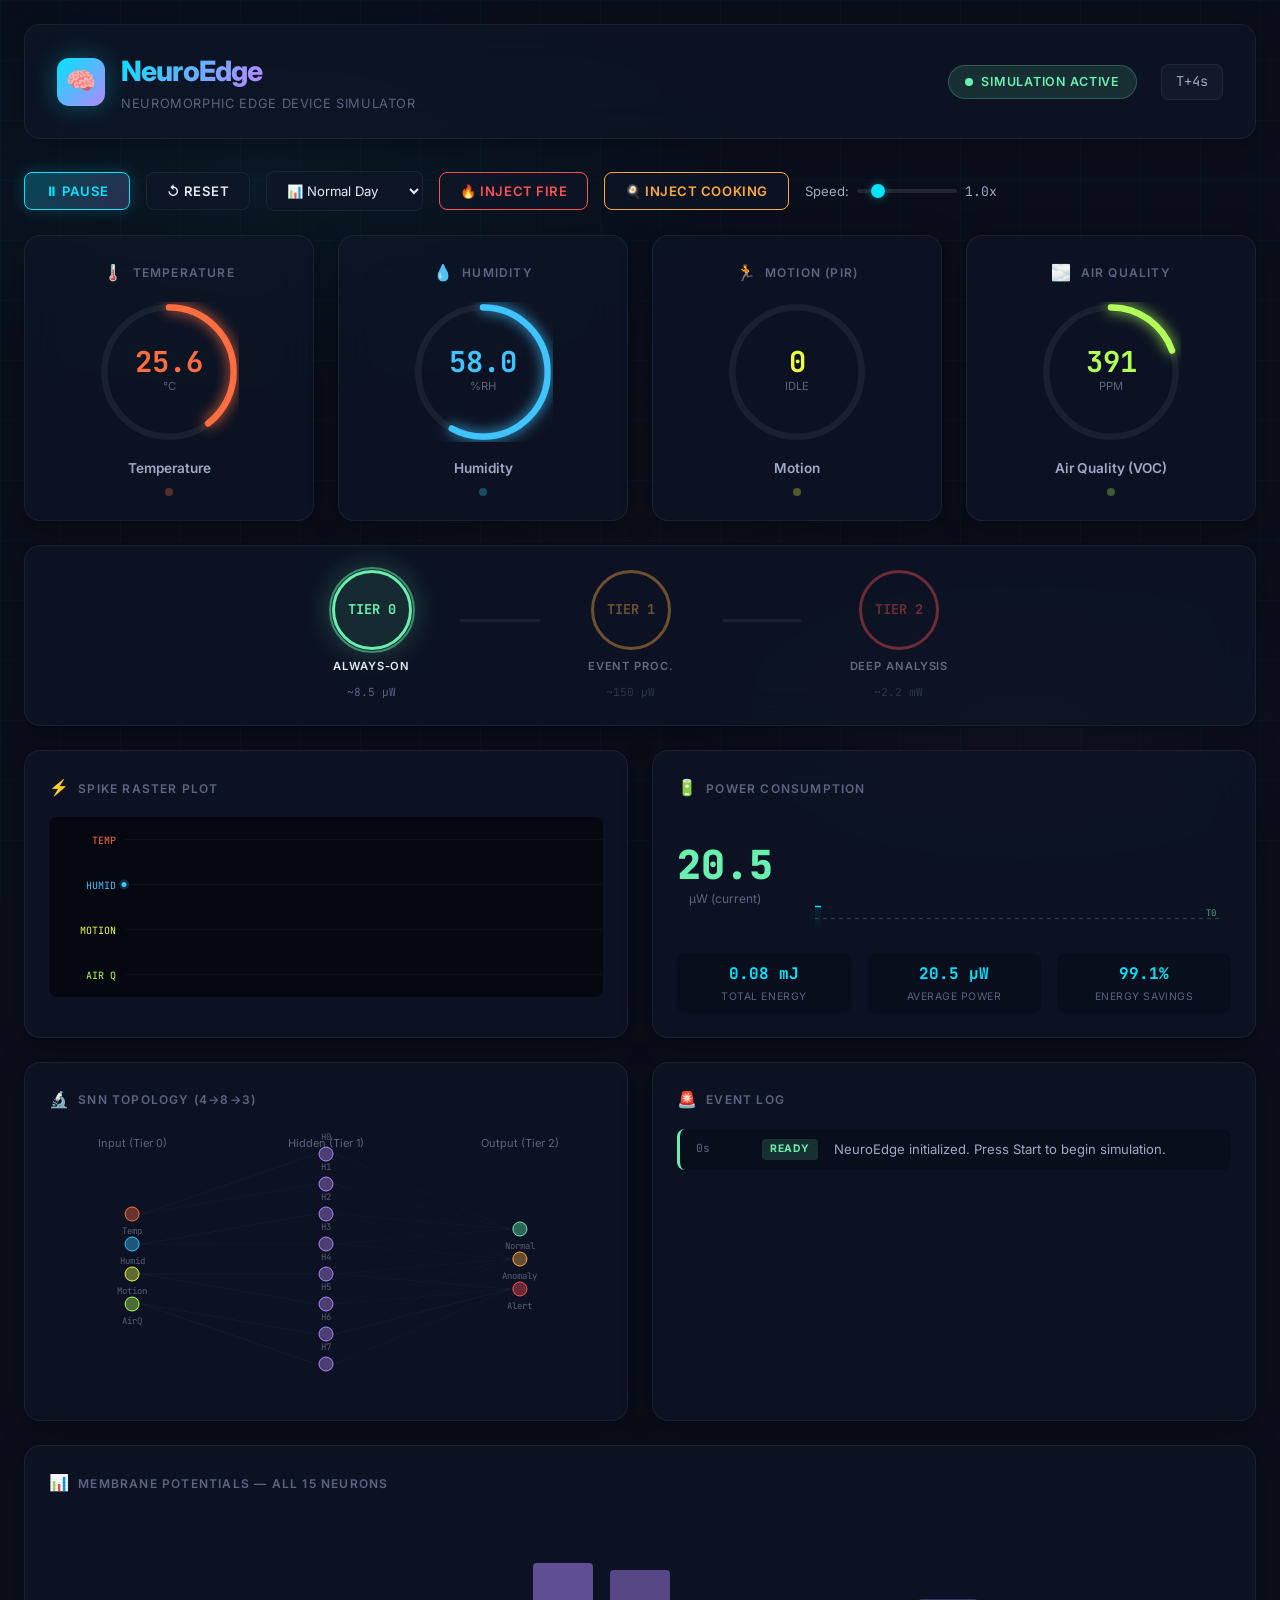
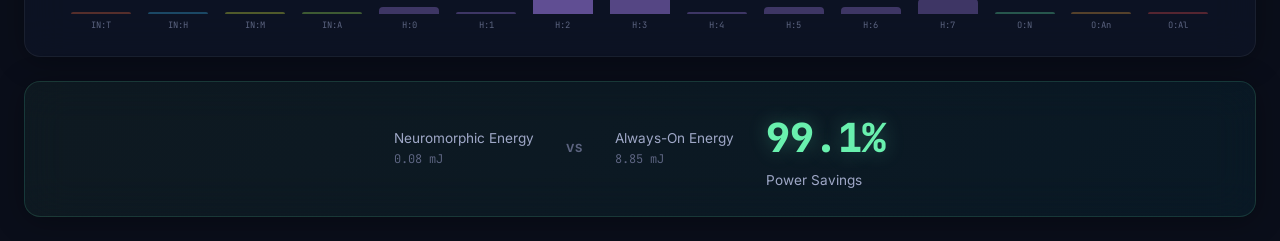
==== index.html @ cc6477ec "Files added" ====
<!DOCTYPE html>
<html lang="en">
<head>
  <meta charset="UTF-8">
  <meta name="viewport" content="width=device-width, initial-scale=1.0">
  <meta name="description" content="NeuroEdge — Neuromorphic Edge Device Simulator with Spiking Neural Networks, multi-sensor fusion, and microwatt power budgeting">
  <title>NeuroEdge — Neuromorphic Edge Device Dashboard</title>
  <link rel="stylesheet" href="styles.css">
  <link rel="icon" href="data:image/svg+xml,<svg xmlns='http://www.w3.org/2000/svg' viewBox='0 0 100 100'><text y='.9em' font-size='90'>🧠</text></svg>">
</head>
<body>
  <!-- Animated neural grid background -->
  <div class="neural-grid"></div>

  <div class="app-container">

    <!-- ═══════════ HEADER ═══════════ -->
    <header class="header" id="header">
      <div class="header-left">
        <div class="logo-icon">🧠</div>
        <div>
          <h1 class="header-title">NeuroEdge</h1>
          <p class="header-subtitle">Neuromorphic Edge Device Simulator</p>
        </div>
      </div>
      <div class="header-right">
        <div class="status-badge active">
          <span class="status-dot"></span>
          <span>Simulation Active</span>
        </div>
        <div class="sim-clock" id="simClock">T+0s</div>
      </div>
    </header>

    <!-- ═══════════ CONTROL BAR ═══════════ -->
    <div class="control-bar" id="controlBar">
      <button class="btn btn-primary" id="btnStartStop">▶ Start</button>
      <button class="btn" id="btnReset">↺ Reset</button>

      <select class="scenario-select" id="scenarioSelect">
        <option value="normal_day">📊 Normal Day</option>
        <option value="fire_alarm">🔥 Fire Alarm</option>
        <option value="cooking">🍳 Cooking</option>
        <option value="hvac_failure">❄️ HVAC Failure</option>
        <option value="storm">⛈️ Storm</option>
      </select>

      <button class="btn btn-danger" id="btnInjectFire">🔥 Inject Fire</button>
      <button class="btn btn-warning" id="btnInjectCooking">🍳 Inject Cooking</button>

      <div class="speed-control">
        <span>Speed:</span>
        <input type="range" class="speed-slider" id="speedSlider" min="0.2" max="5" step="0.1" value="1">
        <span id="speedValue" class="text-mono">1.0x</span>
      </div>
    </div>

    <!-- ═══════════ MAIN DASHBOARD GRID ═══════════ -->
    <div class="dashboard-grid">

      <!-- ─── Sensor Gauge: Temperature ─── -->
      <div class="card sensor-card temp" id="sensorTemp">
        <div class="card-title"><span class="icon">🌡️</span> Temperature</div>
        <div class="gauge-ring">
          <svg viewBox="0 0 130 130">
            <circle class="gauge-bg" cx="65" cy="65" r="60" />
            <circle class="gauge-fill" id="gauge-fill-temp" cx="65" cy="65" r="60"
              stroke-dasharray="376.99" stroke-dashoffset="376.99" />
          </svg>
          <div class="gauge-value">
            <span class="gauge-number" id="gauge-num-temp">25.0</span>
            <span class="gauge-unit" id="gauge-unit-temp">°C</span>
          </div>
        </div>
        <span class="sensor-label">Temperature</span>
        <div class="spike-indicator" id="spike-temp"></div>
      </div>

      <!-- ─── Sensor Gauge: Humidity ─── -->
      <div class="card sensor-card humidity" id="sensorHumidity">
        <div class="card-title"><span class="icon">💧</span> Humidity</div>
        <div class="gauge-ring">
          <svg viewBox="0 0 130 130">
            <circle class="gauge-bg" cx="65" cy="65" r="60" />
            <circle class="gauge-fill" id="gauge-fill-humidity" cx="65" cy="65" r="60"
              stroke-dasharray="376.99" stroke-dashoffset="376.99" />
          </svg>
          <div class="gauge-value">
            <span class="gauge-number" id="gauge-num-humidity">55.0</span>
            <span class="gauge-unit" id="gauge-unit-humidity">%RH</span>
          </div>
        </div>
        <span class="sensor-label">Humidity</span>
        <div class="spike-indicator" id="spike-humidity"></div>
      </div>

      <!-- ─── Sensor Gauge: Motion ─── -->
      <div class="card sensor-card motion" id="sensorMotion">
        <div class="card-title"><span class="icon">🏃</span> Motion (PIR)</div>
        <div class="gauge-ring">
          <svg viewBox="0 0 130 130">
            <circle class="gauge-bg" cx="65" cy="65" r="60" />
            <circle class="gauge-fill" id="gauge-fill-motion" cx="65" cy="65" r="60"
              stroke-dasharray="376.99" stroke-dashoffset="376.99" />
          </svg>
          <div class="gauge-value">
            <span class="gauge-number" id="gauge-num-motion">0</span>
            <span class="gauge-unit" id="gauge-unit-motion">IDLE</span>
          </div>
        </div>
        <span class="sensor-label">Motion</span>
        <div class="spike-indicator" id="spike-motion"></div>
      </div>

      <!-- ─── Sensor Gauge: Air Quality ─── -->
      <div class="card sensor-card airquality" id="sensorAirQuality">
        <div class="card-title"><span class="icon">🌫️</span> Air Quality</div>
        <div class="gauge-ring">
          <svg viewBox="0 0 130 130">
            <circle class="gauge-bg" cx="65" cy="65" r="60" />
            <circle class="gauge-fill" id="gauge-fill-airquality" cx="65" cy="65" r="60"
              stroke-dasharray="376.99" stroke-dashoffset="376.99" />
          </svg>
          <div class="gauge-value">
            <span class="gauge-number" id="gauge-num-airquality">400</span>
            <span class="gauge-unit" id="gauge-unit-airquality">PPM</span>
          </div>
        </div>
        <span class="sensor-label">Air Quality (VOC)</span>
        <div class="spike-indicator" id="spike-airquality"></div>
      </div>

      <!-- ─── Tier Processing Indicator ─── -->
      <div class="card tier-indicator" id="tierIndicator">
        <div class="tier-node tier0 active" id="tier-node-0">
          <div class="tier-circle">TIER 0</div>
          <span class="tier-label">Always-On</span>
          <span class="tier-power">~8.5 µW</span>
        </div>

        <div class="tier-connector" id="tier-conn-01"></div>

        <div class="tier-node tier1" id="tier-node-1">
          <div class="tier-circle">TIER 1</div>
          <span class="tier-label">Event Proc.</span>
          <span class="tier-power">~150 µW</span>
        </div>

        <div class="tier-connector" id="tier-conn-12"></div>

        <div class="tier-node tier2" id="tier-node-2">
          <div class="tier-circle">TIER 2</div>
          <span class="tier-label">Deep Analysis</span>
          <span class="tier-power">~2.2 mW</span>
        </div>
      </div>

      <!-- ─── Spike Raster Plot ─── -->
      <div class="card spike-raster-card" id="spikeRasterCard">
        <div class="card-title"><span class="icon">⚡</span> Spike Raster Plot</div>
        <div class="spike-raster-container">
          <canvas class="spike-raster-canvas" id="spikeRasterCanvas"></canvas>
        </div>
      </div>

      <!-- ─── Power Consumption ─── -->
      <div class="card power-card" id="powerCard">
        <div class="card-title"><span class="icon">🔋</span> Power Consumption</div>
        <div class="power-display">
          <div class="power-main">
            <div class="power-value" id="powerValue">8.5</div>
            <div class="power-unit">µW (current)</div>
          </div>
          <div class="power-chart-container">
            <canvas class="power-chart-canvas" id="powerChartCanvas"></canvas>
          </div>
        </div>
        <div class="power-stats">
          <div class="power-stat">
            <div class="power-stat-value" id="statTotalEnergy">0.00 mJ</div>
            <div class="power-stat-label">Total Energy</div>
          </div>
          <div class="power-stat">
            <div class="power-stat-value" id="statAvgPower">0.0 µW</div>
            <div class="power-stat-label">Average Power</div>
          </div>
          <div class="power-stat">
            <div class="power-stat-value" id="statSavings">0.0%</div>
            <div class="power-stat-label">Energy Savings</div>
          </div>
        </div>
      </div>

      <!-- ─── SNN Topology Visualizer ─── -->
      <div class="card topology-card" id="topologyCard">
        <div class="card-title"><span class="icon">🔬</span> SNN Topology (4→8→3)</div>
        <canvas class="topology-canvas" id="topologyCanvas"></canvas>
      </div>

      <!-- ─── Alert Feed ─── -->
      <div class="card alert-feed-card" id="alertFeedCard">
        <div class="card-title"><span class="icon">🚨</span> Event Log</div>
        <div class="alert-feed" id="alertFeed">
          <div class="alert-item normal">
            <span class="alert-time">0s</span>
            <span class="alert-severity normal">ready</span>
            <span class="alert-message">NeuroEdge initialized. Press Start to begin simulation.</span>
          </div>
        </div>
      </div>

      <!-- ─── Membrane Potential Bars ─── -->
      <div class="card membrane-card" id="membraneCard">
        <div class="card-title"><span class="icon">📊</span> Membrane Potentials — All 15 Neurons</div>
        <div class="membrane-bars" id="membraneBars"></div>
      </div>

      <!-- ─── Energy Savings Banner ─── -->
      <div class="card savings-banner" id="savingsBanner">
        <div>
          <div class="savings-label">Neuromorphic Energy</div>
          <div class="savings-detail" id="neuroEnergy">0.00 mJ</div>
        </div>
        <div class="vs-separator">vs</div>
        <div>
          <div class="savings-label">Always-On Energy</div>
          <div class="savings-detail" id="alwaysOnEnergy">0.00 mJ</div>
        </div>
        <div>
          <div class="savings-value" id="savingsPercent">0.0%</div>
          <div class="savings-label">Power Savings</div>
        </div>
      </div>

    </div><!-- /dashboard-grid -->

  </div><!-- /app-container -->

  <script src="dashboard.js"></script>
</body>
</html>
---- styles.css ----
/* ═══════════════════════════════════════════════════════
   NeuroEdge — Neuromorphic Edge Device Dashboard
   Design System: Dark Neural Theme + Glassmorphism
   ═══════════════════════════════════════════════════════ */

/* ─── Google Fonts ─── */
@import url('https://fonts.googleapis.com/css2?family=Inter:wght@300;400;500;600;700;800;900&family=JetBrains+Mono:wght@400;500;600&display=swap');

/* ─── CSS Custom Properties (Design Tokens) ─── */
:root {
  /* Neural color palette */
  --bg-primary: #0a0e1a;
  --bg-secondary: #0f1629;
  --bg-tertiary: #141d35;
  --bg-card: rgba(15, 22, 41, 0.7);
  --bg-card-hover: rgba(20, 29, 53, 0.85);

  /* Accent colors — neural-inspired */
  --accent-cyan: #00e5ff;
  --accent-purple: #b388ff;
  --accent-pink: #ff4081;
  --accent-green: #69f0ae;
  --accent-orange: #ffab40;
  --accent-blue: #448aff;
  --accent-red: #ff5252;
  --accent-yellow: #ffd740;

  /* Sensor-specific colors */
  --color-temp: #ff6e40;
  --color-humidity: #40c4ff;
  --color-motion: #eeff41;
  --color-airquality: #b2ff59;

  /* Tier colors */
  --tier0-color: #69f0ae;
  --tier1-color: #ffab40;
  --tier2-color: #ff5252;

  /* Text */
  --text-primary: #e8eaf6;
  --text-secondary: #9fa8c7;
  --text-muted: #5c6480;
  --text-bright: #ffffff;

  /* Borders & Glass */
  --border-glass: rgba(255, 255, 255, 0.06);
  --border-glow: rgba(0, 229, 255, 0.25);
  --glass-bg: rgba(15, 22, 41, 0.65);
  --glass-blur: 20px;

  /* Spacing */
  --gap-xs: 4px;
  --gap-sm: 8px;
  --gap-md: 16px;
  --gap-lg: 24px;
  --gap-xl: 32px;
  --gap-2xl: 48px;

  /* Radius */
  --radius-sm: 8px;
  --radius-md: 12px;
  --radius-lg: 16px;
  --radius-xl: 24px;
  --radius-full: 50%;

  /* Shadows */
  --shadow-card: 0 4px 30px rgba(0, 0, 0, 0.3);
  --shadow-glow-cyan: 0 0 20px rgba(0, 229, 255, 0.15);
  --shadow-glow-pink: 0 0 20px rgba(255, 64, 129, 0.15);
  --shadow-glow-green: 0 0 20px rgba(105, 240, 174, 0.15);

  /* Transitions */
  --transition-fast: 150ms ease;
  --transition-normal: 300ms cubic-bezier(0.4, 0, 0.2, 1);
  --transition-slow: 600ms cubic-bezier(0.4, 0, 0.2, 1);

  /* Typography */
  --font-sans: 'Inter', -apple-system, BlinkMacSystemFont, sans-serif;
  --font-mono: 'JetBrains Mono', 'Fira Code', monospace;
}

/* ─── Reset & Base ─── */
*, *::before, *::after {
  margin: 0;
  padding: 0;
  box-sizing: border-box;
}

html {
  scroll-behavior: smooth;
  -webkit-font-smoothing: antialiased;
  -moz-osx-font-smoothing: grayscale;
}

body {
  font-family: var(--font-sans);
  background: var(--bg-primary);
  color: var(--text-primary);
  min-height: 100vh;
  overflow-x: hidden;
  line-height: 1.6;
}

/* ─── Animated Background ─── */
body::before {
  content: '';
  position: fixed;
  inset: 0;
  background:
    radial-gradient(ellipse 80% 50% at 20% 20%, rgba(0, 229, 255, 0.05) 0%, transparent 50%),
    radial-gradient(ellipse 60% 40% at 80% 80%, rgba(179, 136, 255, 0.04) 0%, transparent 50%),
    radial-gradient(ellipse 50% 50% at 50% 50%, rgba(255, 64, 129, 0.02) 0%, transparent 50%);
  pointer-events: none;
  z-index: 0;
  animation: bgPulse 12s ease-in-out infinite alternate;
}

@keyframes bgPulse {
  0% { opacity: 0.6; }
  50% { opacity: 1; }
  100% { opacity: 0.7; }
}

/* ─── Neural Grid Background ─── */
.neural-grid {
  position: fixed;
  inset: 0;
  pointer-events: none;
  z-index: 0;
  background-image:
    linear-gradient(rgba(0, 229, 255, 0.03) 1px, transparent 1px),
    linear-gradient(90deg, rgba(0, 229, 255, 0.03) 1px, transparent 1px);
  background-size: 60px 60px;
  animation: gridScroll 30s linear infinite;
}

@keyframes gridScroll {
  0% { transform: translate(0, 0); }
  100% { transform: translate(60px, 60px); }
}

/* ─── Main Layout ─── */
.app-container {
  position: relative;
  z-index: 1;
  max-width: 1600px;
  margin: 0 auto;
  padding: var(--gap-lg);
}

/* ─── Header ─── */
.header {
  display: flex;
  align-items: center;
  justify-content: space-between;
  padding: var(--gap-lg) var(--gap-xl);
  margin-bottom: var(--gap-xl);
  background: var(--glass-bg);
  backdrop-filter: blur(var(--glass-blur));
  -webkit-backdrop-filter: blur(var(--glass-blur));
  border: 1px solid var(--border-glass);
  border-radius: var(--radius-lg);
  box-shadow: var(--shadow-card);
}

.header-left {
  display: flex;
  align-items: center;
  gap: var(--gap-md);
}

.logo-icon {
  width: 48px;
  height: 48px;
  border-radius: var(--radius-md);
  background: linear-gradient(135deg, var(--accent-cyan), var(--accent-purple));
  display: flex;
  align-items: center;
  justify-content: center;
  font-size: 24px;
  animation: logoPulse 3s ease-in-out infinite;
  box-shadow: 0 0 24px rgba(0, 229, 255, 0.3);
}

@keyframes logoPulse {
  0%, 100% { box-shadow: 0 0 24px rgba(0, 229, 255, 0.3); }
  50% { box-shadow: 0 0 40px rgba(0, 229, 255, 0.5), 0 0 60px rgba(179, 136, 255, 0.2); }
}

.header-title {
  font-size: 1.75rem;
  font-weight: 800;
  letter-spacing: -0.03em;
  background: linear-gradient(135deg, var(--accent-cyan), var(--accent-purple), var(--accent-pink));
  -webkit-background-clip: text;
  background-clip: text;
  -webkit-text-fill-color: transparent;
}

.header-subtitle {
  font-size: 0.8rem;
  color: var(--text-muted);
  font-weight: 400;
  letter-spacing: 0.05em;
  text-transform: uppercase;
}

.header-right {
  display: flex;
  align-items: center;
  gap: var(--gap-lg);
}

.status-badge {
  display: flex;
  align-items: center;
  gap: var(--gap-sm);
  padding: 6px 16px;
  border-radius: 20px;
  font-size: 0.78rem;
  font-weight: 600;
  text-transform: uppercase;
  letter-spacing: 0.06em;
}

.status-badge.active {
  background: rgba(105, 240, 174, 0.12);
  color: var(--accent-green);
  border: 1px solid rgba(105, 240, 174, 0.25);
}

.status-dot {
  width: 8px;
  height: 8px;
  border-radius: var(--radius-full);
  background: var(--accent-green);
  animation: statusPulse 2s ease-in-out infinite;
}

@keyframes statusPulse {
  0%, 100% { opacity: 1; transform: scale(1); }
  50% { opacity: 0.5; transform: scale(0.8); }
}

.sim-clock {
  font-family: var(--font-mono);
  font-size: 0.85rem;
  color: var(--text-secondary);
  padding: 6px 14px;
  background: rgba(255, 255, 255, 0.03);
  border-radius: var(--radius-sm);
  border: 1px solid var(--border-glass);
}

/* ─── Control Bar ─── */
.control-bar {
  display: flex;
  align-items: center;
  gap: var(--gap-md);
  margin-bottom: var(--gap-lg);
  flex-wrap: wrap;
}

.btn {
  font-family: var(--font-sans);
  font-size: 0.82rem;
  font-weight: 600;
  padding: 10px 20px;
  border: 1px solid var(--border-glass);
  border-radius: var(--radius-sm);
  cursor: pointer;
  transition: all var(--transition-normal);
  text-transform: uppercase;
  letter-spacing: 0.04em;
  display: flex;
  align-items: center;
  gap: var(--gap-sm);
  background: var(--glass-bg);
  color: var(--text-primary);
  backdrop-filter: blur(10px);
}

.btn:hover {
  transform: translateY(-1px);
  box-shadow: var(--shadow-glow-cyan);
}

.btn-primary {
  background: linear-gradient(135deg, rgba(0, 229, 255, 0.2), rgba(179, 136, 255, 0.15));
  border-color: var(--accent-cyan);
  color: var(--accent-cyan);
}

.btn-primary:hover {
  background: linear-gradient(135deg, rgba(0, 229, 255, 0.3), rgba(179, 136, 255, 0.25));
}

.btn-danger {
  border-color: var(--accent-red);
  color: var(--accent-red);
}

.btn-danger:hover {
  background: rgba(255, 82, 82, 0.15);
  box-shadow: var(--shadow-glow-pink);
}

.btn-warning {
  border-color: var(--accent-orange);
  color: var(--accent-orange);
}

.btn-success {
  border-color: var(--accent-green);
  color: var(--accent-green);
}

.btn.active {
  background: linear-gradient(135deg, rgba(0, 229, 255, 0.25), rgba(179, 136, 255, 0.2));
  box-shadow: 0 0 15px rgba(0, 229, 255, 0.2);
}

.scenario-select {
  font-family: var(--font-sans);
  font-size: 0.82rem;
  padding: 10px 16px;
  background: var(--glass-bg);
  border: 1px solid var(--border-glass);
  border-radius: var(--radius-sm);
  color: var(--text-primary);
  cursor: pointer;
  backdrop-filter: blur(10px);
  outline: none;
}

.scenario-select:focus {
  border-color: var(--accent-cyan);
  box-shadow: 0 0 10px rgba(0, 229, 255, 0.15);
}

.scenario-select option {
  background: var(--bg-secondary);
  color: var(--text-primary);
}

.speed-control {
  display: flex;
  align-items: center;
  gap: var(--gap-sm);
  color: var(--text-secondary);
  font-size: 0.82rem;
}

.speed-slider {
  -webkit-appearance: none;
  appearance: none;
  width: 100px;
  height: 4px;
  background: rgba(255, 255, 255, 0.1);
  border-radius: 2px;
  outline: none;
}

.speed-slider::-webkit-slider-thumb {
  -webkit-appearance: none;
  appearance: none;
  width: 14px;
  height: 14px;
  border-radius: var(--radius-full);
  background: var(--accent-cyan);
  cursor: pointer;
  box-shadow: 0 0 8px rgba(0, 229, 255, 0.4);
}

/* ─── Dashboard Grid ─── */
.dashboard-grid {
  display: grid;
  grid-template-columns: repeat(4, 1fr);
  grid-template-rows: auto auto auto auto;
  gap: var(--gap-lg);
}

/* ─── Glass Card Base ─── */
.card {
  background: var(--glass-bg);
  backdrop-filter: blur(var(--glass-blur));
  -webkit-backdrop-filter: blur(var(--glass-blur));
  border: 1px solid var(--border-glass);
  border-radius: var(--radius-lg);
  padding: var(--gap-lg);
  box-shadow: var(--shadow-card);
  transition: all var(--transition-normal);
  position: relative;
  overflow: hidden;
}

.card::before {
  content: '';
  position: absolute;
  top: 0;
  left: 0;
  right: 0;
  height: 1px;
  background: linear-gradient(90deg, transparent, rgba(0, 229, 255, 0.3), transparent);
  opacity: 0;
  transition: opacity var(--transition-normal);
}

.card:hover {
  border-color: rgba(0, 229, 255, 0.15);
  transform: translateY(-2px);
  box-shadow: var(--shadow-card), var(--shadow-glow-cyan);
}

.card:hover::before {
  opacity: 1;
}

.card-title {
  font-size: 0.75rem;
  font-weight: 600;
  text-transform: uppercase;
  letter-spacing: 0.1em;
  color: var(--text-muted);
  margin-bottom: var(--gap-md);
  display: flex;
  align-items: center;
  gap: var(--gap-sm);
}

.card-title .icon {
  font-size: 1rem;
}

/* ─── Sensor Gauge Cards ─── */
.sensor-card {
  display: flex;
  flex-direction: column;
  align-items: center;
  justify-content: center;
  min-height: 220px;
}

.gauge-ring {
  position: relative;
  width: 140px;
  height: 140px;
  margin-bottom: var(--gap-md);
}

.gauge-ring svg {
  width: 100%;
  height: 100%;
  transform: rotate(-90deg);
}

.gauge-ring .gauge-bg {
  fill: none;
  stroke: rgba(255, 255, 255, 0.06);
  stroke-width: 6;
}

.gauge-ring .gauge-fill {
  fill: none;
  stroke-width: 6;
  stroke-linecap: round;
  transition: stroke-dashoffset 0.5s cubic-bezier(0.4, 0, 0.2, 1);
  filter: drop-shadow(0 0 6px var(--gauge-color, var(--accent-cyan)));
}

.gauge-value {
  position: absolute;
  inset: 0;
  display: flex;
  flex-direction: column;
  align-items: center;
  justify-content: center;
}

.gauge-number {
  font-family: var(--font-mono);
  font-size: 1.8rem;
  font-weight: 700;
  line-height: 1;
}

.gauge-unit {
  font-size: 0.7rem;
  color: var(--text-muted);
  margin-top: 2px;
}

.sensor-label {
  font-size: 0.85rem;
  font-weight: 600;
  color: var(--text-secondary);
}

.spike-indicator {
  width: 8px;
  height: 8px;
  border-radius: var(--radius-full);
  margin-top: var(--gap-sm);
  transition: all var(--transition-fast);
  opacity: 0.3;
}

.spike-indicator.active {
  opacity: 1;
  animation: spikeFlash 300ms ease-out;
}

@keyframes spikeFlash {
  0% { transform: scale(1); box-shadow: none; }
  50% { transform: scale(2.5); box-shadow: 0 0 20px currentColor; }
  100% { transform: scale(1); box-shadow: 0 0 8px currentColor; }
}

/* Sensor-specific gauge colors */
.sensor-card.temp { --gauge-color: var(--color-temp); }
.sensor-card.temp .gauge-fill { stroke: var(--color-temp); }
.sensor-card.temp .gauge-number { color: var(--color-temp); }
.sensor-card.temp .spike-indicator { background: var(--color-temp); color: var(--color-temp); }

.sensor-card.humidity { --gauge-color: var(--color-humidity); }
.sensor-card.humidity .gauge-fill { stroke: var(--color-humidity); }
.sensor-card.humidity .gauge-number { color: var(--color-humidity); }
.sensor-card.humidity .spike-indicator { background: var(--color-humidity); color: var(--color-humidity); }

.sensor-card.motion { --gauge-color: var(--color-motion); }
.sensor-card.motion .gauge-fill { stroke: var(--color-motion); }
.sensor-card.motion .gauge-number { color: var(--color-motion); }
.sensor-card.motion .spike-indicator { background: var(--color-motion); color: var(--color-motion); }

.sensor-card.airquality { --gauge-color: var(--color-airquality); }
.sensor-card.airquality .gauge-fill { stroke: var(--color-airquality); }
.sensor-card.airquality .gauge-number { color: var(--color-airquality); }
.sensor-card.airquality .spike-indicator { background: var(--color-airquality); color: var(--color-airquality); }

/* ─── Tier Indicator ─── */
.tier-indicator {
  grid-column: 1 / -1;
  display: flex;
  align-items: center;
  justify-content: center;
  gap: var(--gap-2xl);
  padding: var(--gap-lg) var(--gap-xl);
}

.tier-node {
  display: flex;
  flex-direction: column;
  align-items: center;
  gap: var(--gap-sm);
  opacity: 0.4;
  transition: all var(--transition-slow);
}

.tier-node.active {
  opacity: 1;
}

.tier-circle {
  width: 80px;
  height: 80px;
  border-radius: var(--radius-full);
  border: 3px solid;
  display: flex;
  align-items: center;
  justify-content: center;
  font-family: var(--font-mono);
  font-size: 0.85rem;
  font-weight: 700;
  transition: all var(--transition-slow);
  position: relative;
}

.tier-circle::after {
  content: '';
  position: absolute;
  inset: -6px;
  border-radius: var(--radius-full);
  border: 2px solid;
  opacity: 0;
  transition: all var(--transition-slow);
  animation: none;
}

.tier-node.active .tier-circle::after {
  opacity: 0.5;
  animation: tierRingPulse 2s ease-in-out infinite;
}

@keyframes tierRingPulse {
  0%, 100% { transform: scale(1); opacity: 0.5; }
  50% { transform: scale(1.15); opacity: 0.2; }
}

.tier-node.tier0 .tier-circle { border-color: var(--tier0-color); color: var(--tier0-color); }
.tier-node.tier0 .tier-circle::after { border-color: var(--tier0-color); }
.tier-node.tier0.active .tier-circle { background: rgba(105, 240, 174, 0.1); box-shadow: 0 0 30px rgba(105, 240, 174, 0.3); }

.tier-node.tier1 .tier-circle { border-color: var(--tier1-color); color: var(--tier1-color); }
.tier-node.tier1 .tier-circle::after { border-color: var(--tier1-color); }
.tier-node.tier1.active .tier-circle { background: rgba(255, 171, 64, 0.1); box-shadow: 0 0 30px rgba(255, 171, 64, 0.3); }

.tier-node.tier2 .tier-circle { border-color: var(--tier2-color); color: var(--tier2-color); }
.tier-node.tier2 .tier-circle::after { border-color: var(--tier2-color); }
.tier-node.tier2.active .tier-circle { background: rgba(255, 82, 82, 0.1); box-shadow: 0 0 30px rgba(255, 82, 82, 0.3); }

.tier-label {
  font-size: 0.7rem;
  font-weight: 600;
  text-transform: uppercase;
  letter-spacing: 0.08em;
}

.tier-power {
  font-family: var(--font-mono);
  font-size: 0.7rem;
  color: var(--text-muted);
}

.tier-connector {
  width: 80px;
  height: 3px;
  background: rgba(255, 255, 255, 0.06);
  border-radius: 2px;
  position: relative;
  overflow: hidden;
  margin-bottom: 30px;
}

.tier-connector.active::after {
  content: '';
  position: absolute;
  inset: 0;
  background: linear-gradient(90deg, var(--tier0-color), var(--tier1-color));
  animation: connectorFlow 1s ease-in-out;
}

.tier-connector.active2::after {
  background: linear-gradient(90deg, var(--tier1-color), var(--tier2-color));
}

@keyframes connectorFlow {
  0% { transform: translateX(-100%); }
  100% { transform: translateX(0); }
}

/* ─── Spike Raster Plot ─── */
.spike-raster-card {
  grid-column: 1 / 3;
  min-height: 240px;
}

.spike-raster-container {
  position: relative;
  width: 100%;
  height: 180px;
}

.spike-raster-canvas {
  width: 100%;
  height: 100%;
  border-radius: var(--radius-sm);
  background: rgba(0, 0, 0, 0.3);
}

.raster-labels {
  position: absolute;
  left: 0;
  top: 0;
  bottom: 0;
  width: 70px;
  display: flex;
  flex-direction: column;
  justify-content: space-around;
  padding: 8px 0;
}

.raster-label {
  font-size: 0.65rem;
  font-family: var(--font-mono);
  color: var(--text-muted);
  text-align: right;
  padding-right: 8px;
}

/* ─── Power Meter ─── */
.power-card {
  grid-column: 3 / 5;
  min-height: 240px;
}

.power-display {
  display: flex;
  align-items: center;
  gap: var(--gap-xl);
}

.power-main {
  text-align: center;
  flex-shrink: 0;
}

.power-value {
  font-family: var(--font-mono);
  font-size: 2.5rem;
  font-weight: 800;
  color: var(--accent-green);
  line-height: 1;
  transition: color var(--transition-normal);
}

.power-value.tier1 { color: var(--accent-orange); }
.power-value.tier2 { color: var(--accent-red); }

.power-unit {
  font-size: 0.75rem;
  color: var(--text-muted);
  margin-top: 4px;
}

.power-chart-container {
  flex: 1;
  height: 120px;
  min-width: 0;
}

.power-chart-canvas {
  width: 100%;
  height: 100%;
  border-radius: var(--radius-sm);
}

.power-stats {
  display: grid;
  grid-template-columns: repeat(3, 1fr);
  gap: var(--gap-md);
  margin-top: var(--gap-md);
}

.power-stat {
  text-align: center;
  padding: var(--gap-sm);
  background: rgba(0, 0, 0, 0.2);
  border-radius: var(--radius-sm);
}

.power-stat-value {
  font-family: var(--font-mono);
  font-size: 1rem;
  font-weight: 700;
  color: var(--accent-cyan);
}

.power-stat-label {
  font-size: 0.65rem;
  color: var(--text-muted);
  text-transform: uppercase;
  letter-spacing: 0.05em;
  margin-top: 2px;
}

/* ─── SNN Topology Visualizer ─── */
.topology-card {
  grid-column: 1 / 3;
  min-height: 300px;
}

.topology-canvas {
  width: 100%;
  height: 260px;
  border-radius: var(--radius-sm);
}

/* ─── Alert Feed ─── */
.alert-feed-card {
  grid-column: 3 / 5;
  min-height: 300px;
}

.alert-feed {
  max-height: 260px;
  overflow-y: auto;
  display: flex;
  flex-direction: column;
  gap: var(--gap-sm);
  scrollbar-width: thin;
  scrollbar-color: rgba(255, 255, 255, 0.1) transparent;
}

.alert-feed::-webkit-scrollbar {
  width: 4px;
}

.alert-feed::-webkit-scrollbar-track {
  background: transparent;
}

.alert-feed::-webkit-scrollbar-thumb {
  background: rgba(255, 255, 255, 0.1);
  border-radius: 2px;
}

.alert-item {
  display: flex;
  align-items: center;
  gap: var(--gap-md);
  padding: 10px var(--gap-md);
  background: rgba(0, 0, 0, 0.2);
  border-radius: var(--radius-sm);
  border-left: 3px solid;
  animation: alertSlideIn 300ms ease-out;
  font-size: 0.82rem;
}

@keyframes alertSlideIn {
  0% { opacity: 0; transform: translateX(-20px); }
  100% { opacity: 1; transform: translateX(0); }
}

.alert-item.normal {
  border-left-color: var(--tier0-color);
}

.alert-item.anomaly {
  border-left-color: var(--tier1-color);
}

.alert-item.alert {
  border-left-color: var(--tier2-color);
  background: rgba(255, 82, 82, 0.08);
}

.alert-time {
  font-family: var(--font-mono);
  font-size: 0.7rem;
  color: var(--text-muted);
  flex-shrink: 0;
  width: 50px;
}

.alert-severity {
  font-size: 0.65rem;
  font-weight: 700;
  text-transform: uppercase;
  letter-spacing: 0.06em;
  padding: 2px 8px;
  border-radius: 4px;
  flex-shrink: 0;
}

.alert-severity.normal {
  background: rgba(105, 240, 174, 0.15);
  color: var(--tier0-color);
}

.alert-severity.anomaly {
  background: rgba(255, 171, 64, 0.15);
  color: var(--tier1-color);
}

.alert-severity.alert {
  background: rgba(255, 82, 82, 0.15);
  color: var(--tier2-color);
}

.alert-message {
  color: var(--text-secondary);
  flex: 1;
  white-space: nowrap;
  overflow: hidden;
  text-overflow: ellipsis;
}

/* ─── Membrane Potential Bar Chart ─── */
.membrane-card {
  grid-column: 1 / -1;
  min-height: 180px;
}

.membrane-bars {
  display: flex;
  align-items: flex-end;
  justify-content: space-around;
  height: 120px;
  gap: 4px;
  padding: 0 var(--gap-md);
}

.membrane-bar-group {
  display: flex;
  flex-direction: column;
  align-items: center;
  flex: 1;
  max-width: 60px;
}

.membrane-bar {
  width: 100%;
  min-height: 2px;
  max-height: 100px;
  border-radius: 4px 4px 0 0;
  transition: height 0.3s ease, background 0.3s ease;
  position: relative;
}

.membrane-bar.spiked {
  animation: barSpike 400ms ease-out;
}

@keyframes barSpike {
  0% { filter: brightness(1); }
  30% { filter: brightness(2.5); }
  100% { filter: brightness(1); }
}

.membrane-bar-label {
  font-size: 0.55rem;
  font-family: var(--font-mono);
  color: var(--text-muted);
  margin-top: 4px;
  text-align: center;
}

.membrane-threshold-line {
  position: absolute;
  left: 0;
  right: 0;
  height: 1px;
  border-top: 1px dashed rgba(255, 82, 82, 0.4);
}

/* ─── Savings Banner ─── */
.savings-banner {
  grid-column: 1 / -1;
  display: flex;
  align-items: center;
  justify-content: center;
  gap: var(--gap-xl);
  padding: var(--gap-lg) var(--gap-xl);
  background: linear-gradient(135deg, rgba(105, 240, 174, 0.05), rgba(0, 229, 255, 0.05));
  border: 1px solid rgba(105, 240, 174, 0.15);
}

.savings-value {
  font-family: var(--font-mono);
  font-size: 2.5rem;
  font-weight: 900;
  color: var(--accent-green);
  text-shadow: 0 0 20px rgba(105, 240, 174, 0.3);
}

.savings-label {
  font-size: 0.85rem;
  color: var(--text-secondary);
}

.savings-detail {
  font-size: 0.75rem;
  color: var(--text-muted);
  font-family: var(--font-mono);
}

.vs-separator {
  font-size: 0.7rem;
  font-weight: 700;
  color: var(--text-muted);
  text-transform: uppercase;
  letter-spacing: 0.1em;
}

/* ─── Responsive ─── */
@media (max-width: 1200px) {
  .dashboard-grid {
    grid-template-columns: repeat(2, 1fr);
  }
  .spike-raster-card,
  .power-card,
  .topology-card,
  .alert-feed-card,
  .membrane-card,
  .savings-banner {
    grid-column: 1 / -1;
  }
}

@media (max-width: 768px) {
  .dashboard-grid {
    grid-template-columns: 1fr;
  }
  .header {
    flex-direction: column;
    gap: var(--gap-md);
    text-align: center;
  }
  .header-right {
    flex-wrap: wrap;
    justify-content: center;
  }
  .tier-indicator {
    flex-wrap: wrap;
    gap: var(--gap-md);
  }
  .tier-connector {
    display: none;
  }
  .power-display {
    flex-direction: column;
  }
  .control-bar {
    justify-content: center;
  }
}

/* ─── Utility Classes ─── */
.text-mono { font-family: var(--font-mono); }
.text-muted { color: var(--text-muted); }
.text-center { text-align: center; }
.mt-sm { margin-top: var(--gap-sm); }
.mt-md { margin-top: var(--gap-md); }
.hidden { display: none !important; }
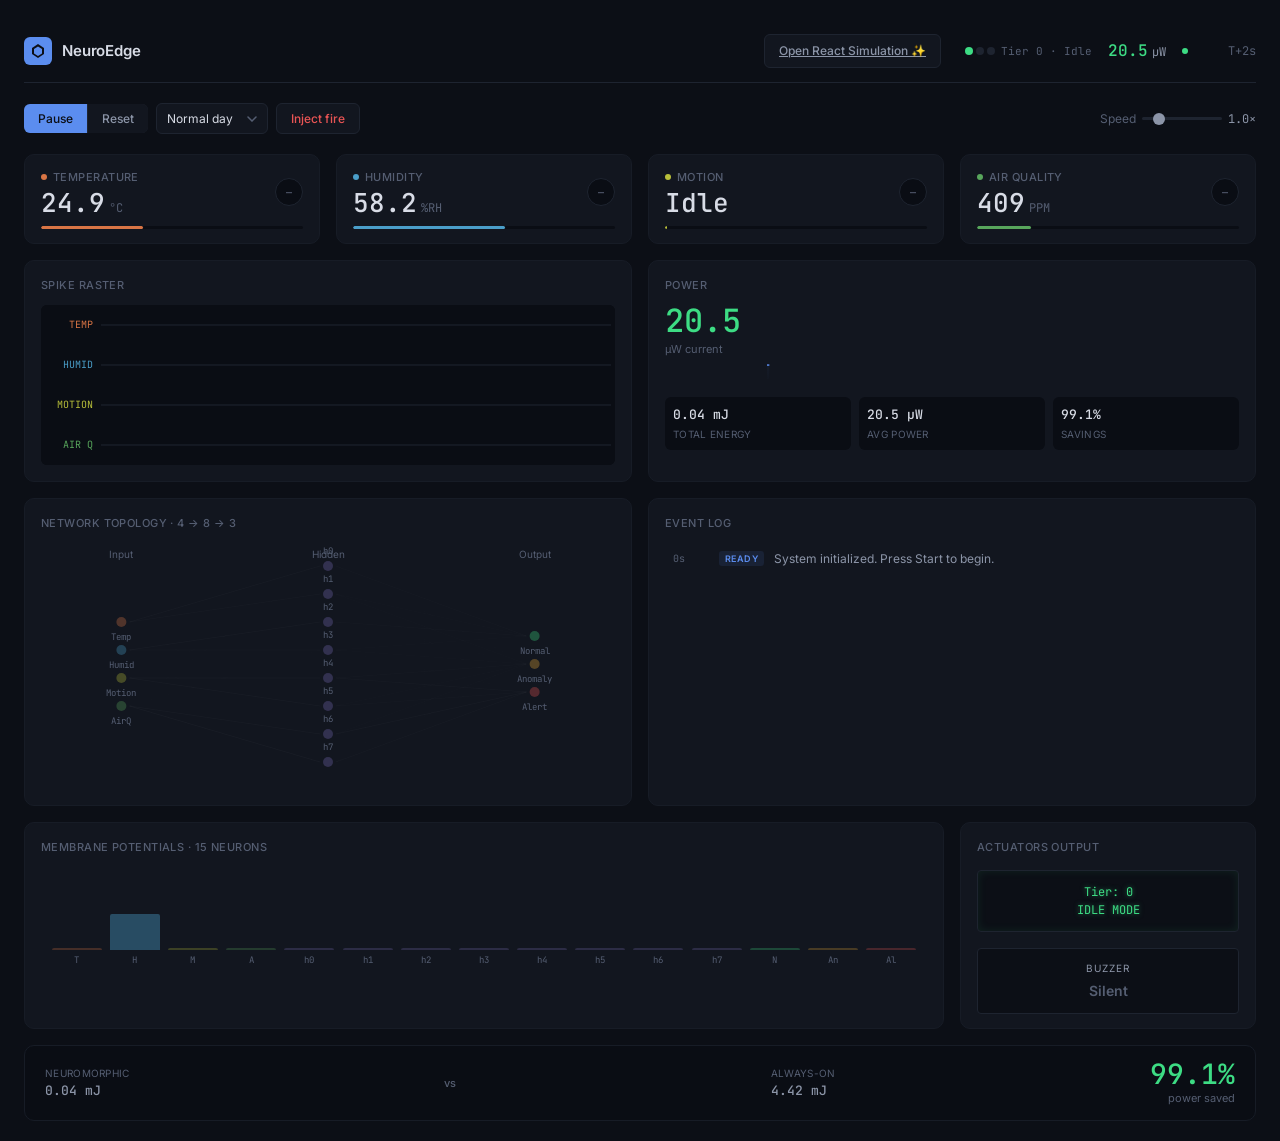
==== commit 6a724419: "Added simulator and update UI" ====
--- a/index.html
+++ b/index.html
@@ -3,239 +3,235 @@
 <head>
   <meta charset="UTF-8">
   <meta name="viewport" content="width=device-width, initial-scale=1.0">
-  <meta name="description" content="NeuroEdge — Neuromorphic Edge Device Simulator with Spiking Neural Networks, multi-sensor fusion, and microwatt power budgeting">
-  <title>NeuroEdge — Neuromorphic Edge Device Dashboard</title>
+  <meta name="description" content="NeuroEdge — Neuromorphic edge device simulator with spiking neural networks and microwatt power budgeting">
+  <title>NeuroEdge — Neuromorphic Edge Simulator</title>
   <link rel="stylesheet" href="styles.css">
-  <link rel="icon" href="data:image/svg+xml,<svg xmlns='http://www.w3.org/2000/svg' viewBox='0 0 100 100'><text y='.9em' font-size='90'>🧠</text></svg>">
+  <link rel="icon" href="data:image/svg+xml,<svg xmlns='http://www.w3.org/2000/svg' viewBox='0 0 100 100'><rect rx='20' width='100' height='100' fill='%235b8def'/><path d='M30 70V40l20-15 20 15v30' stroke='white' stroke-width='8' fill='none' stroke-linecap='round' stroke-linejoin='round'/></svg>">
 </head>
 <body>
-  <!-- Animated neural grid background -->
-  <div class="neural-grid"></div>
-
-  <div class="app-container">
-
-    <!-- ═══════════ HEADER ═══════════ -->
-    <header class="header" id="header">
-      <div class="header-left">
-        <div class="logo-icon">🧠</div>
-        <div>
-          <h1 class="header-title">NeuroEdge</h1>
-          <p class="header-subtitle">Neuromorphic Edge Device Simulator</p>
-        </div>
-      </div>
-      <div class="header-right">
-        <div class="status-badge active">
-          <span class="status-dot"></span>
-          <span>Simulation Active</span>
-        </div>
-        <div class="sim-clock" id="simClock">T+0s</div>
-      </div>
-    </header>
-
-    <!-- ═══════════ CONTROL BAR ═══════════ -->
-    <div class="control-bar" id="controlBar">
-      <button class="btn btn-primary" id="btnStartStop">▶ Start</button>
-      <button class="btn" id="btnReset">↺ Reset</button>
-
-      <select class="scenario-select" id="scenarioSelect">
-        <option value="normal_day">📊 Normal Day</option>
-        <option value="fire_alarm">🔥 Fire Alarm</option>
-        <option value="cooking">🍳 Cooking</option>
-        <option value="hvac_failure">❄️ HVAC Failure</option>
-        <option value="storm">⛈️ Storm</option>
-      </select>
-
-      <button class="btn btn-danger" id="btnInjectFire">🔥 Inject Fire</button>
-      <button class="btn btn-warning" id="btnInjectCooking">🍳 Inject Cooking</button>
-
-      <div class="speed-control">
-        <span>Speed:</span>
-        <input type="range" class="speed-slider" id="speedSlider" min="0.2" max="5" step="0.1" value="1">
-        <span id="speedValue" class="text-mono">1.0x</span>
-      </div>
-    </div>
-
-    <!-- ═══════════ MAIN DASHBOARD GRID ═══════════ -->
-    <div class="dashboard-grid">
-
-      <!-- ─── Sensor Gauge: Temperature ─── -->
-      <div class="card sensor-card temp" id="sensorTemp">
-        <div class="card-title"><span class="icon">🌡️</span> Temperature</div>
-        <div class="gauge-ring">
-          <svg viewBox="0 0 130 130">
-            <circle class="gauge-bg" cx="65" cy="65" r="60" />
-            <circle class="gauge-fill" id="gauge-fill-temp" cx="65" cy="65" r="60"
-              stroke-dasharray="376.99" stroke-dashoffset="376.99" />
-          </svg>
-          <div class="gauge-value">
-            <span class="gauge-number" id="gauge-num-temp">25.0</span>
-            <span class="gauge-unit" id="gauge-unit-temp">°C</span>
-          </div>
-        </div>
-        <span class="sensor-label">Temperature</span>
-        <div class="spike-indicator" id="spike-temp"></div>
-      </div>
-
-      <!-- ─── Sensor Gauge: Humidity ─── -->
-      <div class="card sensor-card humidity" id="sensorHumidity">
-        <div class="card-title"><span class="icon">💧</span> Humidity</div>
-        <div class="gauge-ring">
-          <svg viewBox="0 0 130 130">
-            <circle class="gauge-bg" cx="65" cy="65" r="60" />
-            <circle class="gauge-fill" id="gauge-fill-humidity" cx="65" cy="65" r="60"
-              stroke-dasharray="376.99" stroke-dashoffset="376.99" />
-          </svg>
-          <div class="gauge-value">
-            <span class="gauge-number" id="gauge-num-humidity">55.0</span>
-            <span class="gauge-unit" id="gauge-unit-humidity">%RH</span>
-          </div>
-        </div>
-        <span class="sensor-label">Humidity</span>
-        <div class="spike-indicator" id="spike-humidity"></div>
-      </div>
-
-      <!-- ─── Sensor Gauge: Motion ─── -->
-      <div class="card sensor-card motion" id="sensorMotion">
-        <div class="card-title"><span class="icon">🏃</span> Motion (PIR)</div>
-        <div class="gauge-ring">
-          <svg viewBox="0 0 130 130">
-            <circle class="gauge-bg" cx="65" cy="65" r="60" />
-            <circle class="gauge-fill" id="gauge-fill-motion" cx="65" cy="65" r="60"
-              stroke-dasharray="376.99" stroke-dashoffset="376.99" />
-          </svg>
-          <div class="gauge-value">
-            <span class="gauge-number" id="gauge-num-motion">0</span>
-            <span class="gauge-unit" id="gauge-unit-motion">IDLE</span>
-          </div>
-        </div>
-        <span class="sensor-label">Motion</span>
-        <div class="spike-indicator" id="spike-motion"></div>
-      </div>
-
-      <!-- ─── Sensor Gauge: Air Quality ─── -->
-      <div class="card sensor-card airquality" id="sensorAirQuality">
-        <div class="card-title"><span class="icon">🌫️</span> Air Quality</div>
-        <div class="gauge-ring">
-          <svg viewBox="0 0 130 130">
-            <circle class="gauge-bg" cx="65" cy="65" r="60" />
-            <circle class="gauge-fill" id="gauge-fill-airquality" cx="65" cy="65" r="60"
-              stroke-dasharray="376.99" stroke-dashoffset="376.99" />
-          </svg>
-          <div class="gauge-value">
-            <span class="gauge-number" id="gauge-num-airquality">400</span>
-            <span class="gauge-unit" id="gauge-unit-airquality">PPM</span>
-          </div>
-        </div>
-        <span class="sensor-label">Air Quality (VOC)</span>
-        <div class="spike-indicator" id="spike-airquality"></div>
-      </div>
-
-      <!-- ─── Tier Processing Indicator ─── -->
-      <div class="card tier-indicator" id="tierIndicator">
-        <div class="tier-node tier0 active" id="tier-node-0">
-          <div class="tier-circle">TIER 0</div>
-          <span class="tier-label">Always-On</span>
-          <span class="tier-power">~8.5 µW</span>
-        </div>
-
-        <div class="tier-connector" id="tier-conn-01"></div>
-
-        <div class="tier-node tier1" id="tier-node-1">
-          <div class="tier-circle">TIER 1</div>
-          <span class="tier-label">Event Proc.</span>
-          <span class="tier-power">~150 µW</span>
-        </div>
-
-        <div class="tier-connector" id="tier-conn-12"></div>
-
-        <div class="tier-node tier2" id="tier-node-2">
-          <div class="tier-circle">TIER 2</div>
-          <span class="tier-label">Deep Analysis</span>
-          <span class="tier-power">~2.2 mW</span>
-        </div>
-      </div>
-
-      <!-- ─── Spike Raster Plot ─── -->
-      <div class="card spike-raster-card" id="spikeRasterCard">
-        <div class="card-title"><span class="icon">⚡</span> Spike Raster Plot</div>
-        <div class="spike-raster-container">
-          <canvas class="spike-raster-canvas" id="spikeRasterCanvas"></canvas>
-        </div>
-      </div>
-
-      <!-- ─── Power Consumption ─── -->
-      <div class="card power-card" id="powerCard">
-        <div class="card-title"><span class="icon">🔋</span> Power Consumption</div>
-        <div class="power-display">
-          <div class="power-main">
-            <div class="power-value" id="powerValue">8.5</div>
-            <div class="power-unit">µW (current)</div>
-          </div>
-          <div class="power-chart-container">
-            <canvas class="power-chart-canvas" id="powerChartCanvas"></canvas>
-          </div>
-        </div>
-        <div class="power-stats">
-          <div class="power-stat">
-            <div class="power-stat-value" id="statTotalEnergy">0.00 mJ</div>
-            <div class="power-stat-label">Total Energy</div>
-          </div>
-          <div class="power-stat">
-            <div class="power-stat-value" id="statAvgPower">0.0 µW</div>
-            <div class="power-stat-label">Average Power</div>
-          </div>
-          <div class="power-stat">
-            <div class="power-stat-value" id="statSavings">0.0%</div>
-            <div class="power-stat-label">Energy Savings</div>
-          </div>
-        </div>
-      </div>
-
-      <!-- ─── SNN Topology Visualizer ─── -->
-      <div class="card topology-card" id="topologyCard">
-        <div class="card-title"><span class="icon">🔬</span> SNN Topology (4→8→3)</div>
-        <canvas class="topology-canvas" id="topologyCanvas"></canvas>
-      </div>
-
-      <!-- ─── Alert Feed ─── -->
-      <div class="card alert-feed-card" id="alertFeedCard">
-        <div class="card-title"><span class="icon">🚨</span> Event Log</div>
-        <div class="alert-feed" id="alertFeed">
-          <div class="alert-item normal">
-            <span class="alert-time">0s</span>
-            <span class="alert-severity normal">ready</span>
-            <span class="alert-message">NeuroEdge initialized. Press Start to begin simulation.</span>
-          </div>
-        </div>
-      </div>
-
-      <!-- ─── Membrane Potential Bars ─── -->
-      <div class="card membrane-card" id="membraneCard">
-        <div class="card-title"><span class="icon">📊</span> Membrane Potentials — All 15 Neurons</div>
-        <div class="membrane-bars" id="membraneBars"></div>
-      </div>
-
-      <!-- ─── Energy Savings Banner ─── -->
-      <div class="card savings-banner" id="savingsBanner">
-        <div>
-          <div class="savings-label">Neuromorphic Energy</div>
-          <div class="savings-detail" id="neuroEnergy">0.00 mJ</div>
-        </div>
-        <div class="vs-separator">vs</div>
-        <div>
-          <div class="savings-label">Always-On Energy</div>
-          <div class="savings-detail" id="alwaysOnEnergy">0.00 mJ</div>
-        </div>
-        <div>
-          <div class="savings-value" id="savingsPercent">0.0%</div>
-          <div class="savings-label">Power Savings</div>
-        </div>
-      </div>
-
-    </div><!-- /dashboard-grid -->
-
-  </div><!-- /app-container -->
-
-  <script src="dashboard.js"></script>
+
+<div class="app">
+
+  <!-- ═══ Header ═══ -->
+  <header class="header" role="banner">
+    <div class="header-brand">
+      <div class="header-mark" aria-hidden="true">
+        <svg viewBox="0 0 16 16"><path d="M8 1L2 5v6l6 4 6-4V5L8 1zm0 2.5L12 6v4.5L8 13 4 10.5V6L8 3.5z"/></svg>
+      </div>
+      <span class="header-title">NeuroEdge</span>
+    </div>
+
+    <div class="header-meta">
+      <a href="simulation.html" class="btn btn-standalone" style="margin-right:8px;">Open React Simulation ✨</a>
+      <div class="header-tier" id="headerTier">
+        <div class="tier-dots">
+          <div class="tier-dot t0" id="td0"></div>
+          <div class="tier-dot" id="td1"></div>
+          <div class="tier-dot" id="td2"></div>
+        </div>
+        <span class="tier-label-text" id="tierText">Tier 0 · Idle</span>
+      </div>
+
+      <div class="header-power">
+        <span class="header-power-val" id="hdrPower">8.5</span>
+        <span>µW</span>
+      </div>
+
+      <span class="status-pip" id="statusPip" aria-label="Simulation status"></span>
+      <span class="header-clock" id="simClock">T+0s</span>
+    </div>
+  </header>
+
+  <!-- ═══ Controls ═══ -->
+  <div class="controls" role="toolbar" aria-label="Simulation controls">
+    <div class="controls-group">
+      <button class="btn active" id="btnStartStop">Start</button>
+      <button class="btn" id="btnReset">Reset</button>
+    </div>
+
+    <select class="select" id="scenarioSelect" aria-label="Scenario">
+      <option value="normal_day">Normal day</option>
+      <option value="fire_alarm">Fire alarm</option>
+      <option value="cooking">Cooking</option>
+      <option value="hvac_failure">HVAC failure</option>
+      <option value="storm">Storm</option>
+    </select>
+
+    <button class="btn btn-standalone btn-inject" id="btnInjectFire">Inject fire</button>
+
+    <div class="speed">
+      <span>Speed</span>
+      <input type="range" class="speed-range" id="speedSlider" min="0.2" max="5" step="0.1" value="1" aria-label="Simulation speed">
+      <span class="speed-val" id="speedValue">1.0×</span>
+    </div>
+  </div>
+
+  <!-- ═══ Dashboard Grid ═══ -->
+  <div class="grid" role="main">
+
+    <!-- Sensor: Temperature -->
+    <div class="panel sensor-panel" id="panelTemp">
+      <div class="sensor-row">
+        <div class="sensor-info">
+          <div class="sensor-name"><span class="dot" style="background:var(--color-temp)"></span> Temperature</div>
+          <div class="sensor-value">
+            <span id="val-temp">25.0</span>
+            <span class="sensor-unit" id="unit-temp">°C</span>
+          </div>
+        </div>
+        <div class="sensor-spike temp" id="spike-temp" aria-label="Spike indicator">—</div>
+      </div>
+      <div class="sensor-bar-wrap">
+        <div class="sensor-bar-track"><div class="sensor-bar-fill temp" id="bar-temp" style="width:30%"></div></div>
+      </div>
+    </div>
+
+    <!-- Sensor: Humidity -->
+    <div class="panel sensor-panel" id="panelHumid">
+      <div class="sensor-row">
+        <div class="sensor-info">
+          <div class="sensor-name"><span class="dot" style="background:var(--color-humid)"></span> Humidity</div>
+          <div class="sensor-value">
+            <span id="val-humid">55.0</span>
+            <span class="sensor-unit" id="unit-humid">%RH</span>
+          </div>
+        </div>
+        <div class="sensor-spike humid" id="spike-humid" aria-label="Spike indicator">—</div>
+      </div>
+      <div class="sensor-bar-wrap">
+        <div class="sensor-bar-track"><div class="sensor-bar-fill humid" id="bar-humid" style="width:55%"></div></div>
+      </div>
+    </div>
+
+    <!-- Sensor: Motion -->
+    <div class="panel sensor-panel" id="panelMotion">
+      <div class="sensor-row">
+        <div class="sensor-info">
+          <div class="sensor-name"><span class="dot" style="background:var(--color-motion)"></span> Motion</div>
+          <div class="sensor-value">
+            <span id="val-motion">Idle</span>
+            <span class="sensor-unit" id="unit-motion"></span>
+          </div>
+        </div>
+        <div class="sensor-spike motion" id="spike-motion" aria-label="Spike indicator">—</div>
+      </div>
+      <div class="sensor-bar-wrap">
+        <div class="sensor-bar-track"><div class="sensor-bar-fill motion" id="bar-motion" style="width:0%"></div></div>
+      </div>
+    </div>
+
+    <!-- Sensor: Air Quality -->
+    <div class="panel sensor-panel" id="panelAir">
+      <div class="sensor-row">
+        <div class="sensor-info">
+          <div class="sensor-name"><span class="dot" style="background:var(--color-air)"></span> Air Quality</div>
+          <div class="sensor-value">
+            <span id="val-air">400</span>
+            <span class="sensor-unit" id="unit-air">PPM</span>
+          </div>
+        </div>
+        <div class="sensor-spike air" id="spike-air" aria-label="Spike indicator">—</div>
+      </div>
+      <div class="sensor-bar-wrap">
+        <div class="sensor-bar-track"><div class="sensor-bar-fill air" id="bar-air" style="width:20%"></div></div>
+      </div>
+    </div>
+
+    <!-- Spike Raster Plot -->
+    <div class="panel panel-raster">
+      <div class="panel-label">Spike Raster</div>
+      <div class="raster-wrap">
+        <canvas class="raster-canvas" id="spikeRasterCanvas"></canvas>
+      </div>
+    </div>
+
+    <!-- Power Consumption -->
+    <div class="panel panel-power">
+      <div class="panel-label">Power</div>
+      <div class="power-top">
+        <div class="power-hero">
+          <div class="power-num" id="powerValue">8.5</div>
+          <div class="power-sub">µW current</div>
+        </div>
+        <div class="power-chart-wrap">
+          <canvas class="power-canvas" id="powerChartCanvas"></canvas>
+        </div>
+      </div>
+      <div class="power-stats">
+        <div class="stat">
+          <div class="stat-val" id="statTotalEnergy">0.00 mJ</div>
+          <div class="stat-key">Total energy</div>
+        </div>
+        <div class="stat">
+          <div class="stat-val" id="statAvgPower">0.0 µW</div>
+          <div class="stat-key">Avg power</div>
+        </div>
+        <div class="stat">
+          <div class="stat-val" id="statSavings">0.0%</div>
+          <div class="stat-key">Savings</div>
+        </div>
+      </div>
+    </div>
+
+    <!-- SNN Topology -->
+    <div class="panel panel-topo">
+      <div class="panel-label">Network topology · 4 → 8 → 3</div>
+      <canvas class="topo-canvas" id="topologyCanvas"></canvas>
+    </div>
+
+    <!-- Event Log -->
+    <div class="panel panel-log">
+      <div class="panel-label">Event log</div>
+      <div class="log-list" id="alertFeed" role="log" aria-live="polite">
+        <div class="log-entry">
+          <span class="log-time">0s</span>
+          <span class="log-tag info">ready</span>
+          <span class="log-msg">System initialized. Press Start to begin.</span>
+        </div>
+      </div>
+    </div>
+
+    <!-- Membrane Potentials -->
+    <div class="panel panel-membrane">
+      <div class="panel-label">Membrane potentials · 15 neurons</div>
+      <div class="membrane-wrap" id="membraneBars"></div>
+    </div>
+
+    <!-- Actuators (LCD & Buzzer) -->
+    <div class="panel panel-actuators">
+      <div class="panel-label">Actuators Output</div>
+      <div class="actuators-wrap" style="display:flex; flex-direction:column; gap:16px; margin-top:8px; justify-content:center; height:calc(100% - 24px);">
+        <div class="lcd-screen" style="background:#0c0f16; border:1px solid #1e2430; padding:12px; border-radius:4px; font-family:'JetBrains Mono', monospace; font-size:12px; color:#3ddc84; box-shadow:inset 0 0 10px rgba(61,220,132,0.1); text-shadow:0 0 5px rgba(61,220,132,0.5); text-align:center;">
+           <div id="lcdLine1">Tier: 0</div>
+           <div id="lcdLine2">IDLE MODE</div>
+        </div>
+        <div class="buzzer-status" style="display:flex; flex-direction:column; align-items:center; justify-content:center; padding:12px; background:#0c0f16; border:1px solid #1e2430; border-radius:4px;">
+           <span style="font-size:10px; color:#8c95a8; text-transform:uppercase; letter-spacing:1px; margin-bottom:4px;">Buzzer</span>
+           <span id="buzzerState" style="font-size:14px; font-weight:600; color:#555e72;">Silent</span>
+        </div>
+      </div>
+    </div>
+
+    <!-- Savings Footer -->
+    <div class="panel panel-savings">
+      <div class="savings-col">
+        <span class="savings-key">Neuromorphic</span>
+        <span class="savings-val" id="neuroEnergy">0.00 mJ</span>
+      </div>
+      <span class="savings-sep">vs</span>
+      <div class="savings-col">
+        <span class="savings-key">Always-on</span>
+        <span class="savings-val" id="alwaysOnEnergy">0.00 mJ</span>
+      </div>
+      <div class="savings-col" style="text-align:right">
+        <span class="savings-hero" id="savingsPercent">0.0%</span>
+        <span class="savings-hero-label">power saved</span>
+      </div>
+    </div>
+
+  </div>
+</div>
+
+<script src="dashboard.js"></script>
 </body>
 </html>
--- a/styles.css
+++ b/styles.css
@@ -1,151 +1,67 @@
 /* ═══════════════════════════════════════════════════════
-   NeuroEdge — Neuromorphic Edge Device Dashboard
-   Design System: Dark Neural Theme + Glassmorphism
+   NeuroEdge — Redesigned by hand
+   Design language: Flat, data-first, restrained
    ═══════════════════════════════════════════════════════ */
 
-/* ─── Google Fonts ─── */
-@import url('https://fonts.googleapis.com/css2?family=Inter:wght@300;400;500;600;700;800;900&family=JetBrains+Mono:wght@400;500;600&display=swap');
-
-/* ─── CSS Custom Properties (Design Tokens) ─── */
+@import url('https://fonts.googleapis.com/css2?family=Inter:wght@400;500;600&family=JetBrains+Mono:wght@400;500&display=swap');
+
+/* ─── Design Tokens ─── */
 :root {
-  /* Neural color palette */
-  --bg-primary: #0a0e1a;
-  --bg-secondary: #0f1629;
-  --bg-tertiary: #141d35;
-  --bg-card: rgba(15, 22, 41, 0.7);
-  --bg-card-hover: rgba(20, 29, 53, 0.85);
-
-  /* Accent colors — neural-inspired */
-  --accent-cyan: #00e5ff;
-  --accent-purple: #b388ff;
-  --accent-pink: #ff4081;
-  --accent-green: #69f0ae;
-  --accent-orange: #ffab40;
-  --accent-blue: #448aff;
-  --accent-red: #ff5252;
-  --accent-yellow: #ffd740;
-
-  /* Sensor-specific colors */
-  --color-temp: #ff6e40;
-  --color-humidity: #40c4ff;
-  --color-motion: #eeff41;
-  --color-airquality: #b2ff59;
-
-  /* Tier colors */
-  --tier0-color: #69f0ae;
-  --tier1-color: #ffab40;
-  --tier2-color: #ff5252;
-
-  /* Text */
-  --text-primary: #e8eaf6;
-  --text-secondary: #9fa8c7;
-  --text-muted: #5c6480;
-  --text-bright: #ffffff;
-
-  /* Borders & Glass */
-  --border-glass: rgba(255, 255, 255, 0.06);
-  --border-glow: rgba(0, 229, 255, 0.25);
-  --glass-bg: rgba(15, 22, 41, 0.65);
-  --glass-blur: 20px;
-
-  /* Spacing */
-  --gap-xs: 4px;
-  --gap-sm: 8px;
-  --gap-md: 16px;
-  --gap-lg: 24px;
-  --gap-xl: 32px;
-  --gap-2xl: 48px;
-
-  /* Radius */
-  --radius-sm: 8px;
-  --radius-md: 12px;
-  --radius-lg: 16px;
-  --radius-xl: 24px;
-  --radius-full: 50%;
-
-  /* Shadows */
-  --shadow-card: 0 4px 30px rgba(0, 0, 0, 0.3);
-  --shadow-glow-cyan: 0 0 20px rgba(0, 229, 255, 0.15);
-  --shadow-glow-pink: 0 0 20px rgba(255, 64, 129, 0.15);
-  --shadow-glow-green: 0 0 20px rgba(105, 240, 174, 0.15);
-
-  /* Transitions */
-  --transition-fast: 150ms ease;
-  --transition-normal: 300ms cubic-bezier(0.4, 0, 0.2, 1);
-  --transition-slow: 600ms cubic-bezier(0.4, 0, 0.2, 1);
-
-  /* Typography */
-  --font-sans: 'Inter', -apple-system, BlinkMacSystemFont, sans-serif;
-  --font-mono: 'JetBrains Mono', 'Fira Code', monospace;
-}
-
-/* ─── Reset & Base ─── */
-*, *::before, *::after {
-  margin: 0;
-  padding: 0;
-  box-sizing: border-box;
-}
+  --bg-body: #0c0f16;
+  --bg-surface: #12161f;
+  --bg-raised: #181d28;
+  --bg-inset: #0a0d14;
+  --bg-hover: #1c2230;
+
+  --border: #1e2430;
+  --border-subtle: #171c26;
+  --border-focus: #5b8def;
+
+  --text-1: #d8dce6;
+  --text-2: #8c95a8;
+  --text-3: #555e72;
+  --text-on-accent: #0c0f16;
+
+  --accent: #5b8def;
+  --positive: #3ddc84;
+  --warning: #e8a835;
+  --danger: #e85454;
+
+  --color-temp: #d97545;
+  --color-humid: #4a9ec9;
+  --color-motion: #b8bf3a;
+  --color-air: #58a65c;
+
+  --font: 'Inter', system-ui, -apple-system, sans-serif;
+  --mono: 'JetBrains Mono', ui-monospace, monospace;
+
+  --radius: 6px;
+  --radius-lg: 10px;
+  --transition: 150ms ease;
+}
+
+/* ─── Reset ─── */
+*, *::before, *::after { margin: 0; padding: 0; box-sizing: border-box; }
 
 html {
-  scroll-behavior: smooth;
   -webkit-font-smoothing: antialiased;
   -moz-osx-font-smoothing: grayscale;
 }
 
 body {
-  font-family: var(--font-sans);
-  background: var(--bg-primary);
-  color: var(--text-primary);
+  font-family: var(--font);
+  font-size: 13px;
+  line-height: 1.5;
+  color: var(--text-1);
+  background: var(--bg-body);
   min-height: 100vh;
-  overflow-x: hidden;
-  line-height: 1.6;
-}
-
-/* ─── Animated Background ─── */
-body::before {
-  content: '';
-  position: fixed;
-  inset: 0;
-  background:
-    radial-gradient(ellipse 80% 50% at 20% 20%, rgba(0, 229, 255, 0.05) 0%, transparent 50%),
-    radial-gradient(ellipse 60% 40% at 80% 80%, rgba(179, 136, 255, 0.04) 0%, transparent 50%),
-    radial-gradient(ellipse 50% 50% at 50% 50%, rgba(255, 64, 129, 0.02) 0%, transparent 50%);
-  pointer-events: none;
-  z-index: 0;
-  animation: bgPulse 12s ease-in-out infinite alternate;
-}
-
-@keyframes bgPulse {
-  0% { opacity: 0.6; }
-  50% { opacity: 1; }
-  100% { opacity: 0.7; }
-}
-
-/* ─── Neural Grid Background ─── */
-.neural-grid {
-  position: fixed;
-  inset: 0;
-  pointer-events: none;
-  z-index: 0;
-  background-image:
-    linear-gradient(rgba(0, 229, 255, 0.03) 1px, transparent 1px),
-    linear-gradient(90deg, rgba(0, 229, 255, 0.03) 1px, transparent 1px);
-  background-size: 60px 60px;
-  animation: gridScroll 30s linear infinite;
-}
-
-@keyframes gridScroll {
-  0% { transform: translate(0, 0); }
-  100% { transform: translate(60px, 60px); }
-}
-
-/* ─── Main Layout ─── */
-.app-container {
-  position: relative;
-  z-index: 1;
-  max-width: 1600px;
+}
+
+/* ─── App Shell ─── */
+.app {
+  max-width: 1440px;
   margin: 0 auto;
-  padding: var(--gap-lg);
+  padding: 20px 24px;
 }
 
 /* ─── Header ─── */
@@ -153,872 +69,706 @@
   display: flex;
   align-items: center;
   justify-content: space-between;
-  padding: var(--gap-lg) var(--gap-xl);
-  margin-bottom: var(--gap-xl);
-  background: var(--glass-bg);
-  backdrop-filter: blur(var(--glass-blur));
-  -webkit-backdrop-filter: blur(var(--glass-blur));
-  border: 1px solid var(--border-glass);
+  padding: 14px 0;
+  margin-bottom: 20px;
+  border-bottom: 1px solid var(--border);
+}
+
+.header-brand {
+  display: flex;
+  align-items: center;
+  gap: 10px;
+}
+
+.header-mark {
+  width: 28px;
+  height: 28px;
+  background: var(--accent);
+  border-radius: 6px;
+  display: grid;
+  place-items: center;
+}
+
+.header-mark svg {
+  width: 16px;
+  height: 16px;
+  fill: var(--text-on-accent);
+}
+
+.header-title {
+  font-size: 15px;
+  font-weight: 600;
+  color: var(--text-1);
+  letter-spacing: -0.01em;
+}
+
+.header-meta {
+  display: flex;
+  align-items: center;
+  gap: 16px;
+}
+
+.header-tier {
+  display: flex;
+  align-items: center;
+  gap: 6px;
+  font-size: 12px;
+  font-family: var(--mono);
+  color: var(--text-2);
+}
+
+.tier-dots {
+  display: flex;
+  gap: 3px;
+}
+
+.tier-dot {
+  width: 8px;
+  height: 8px;
+  border-radius: 50%;
+  background: var(--border);
+  transition: background var(--transition), box-shadow var(--transition);
+}
+
+.tier-dot.t0 { background: var(--positive); }
+.tier-dot.t1 { background: var(--warning); }
+.tier-dot.t2 { background: var(--danger); }
+
+.tier-label-text {
+  font-size: 11px;
+  color: var(--text-3);
+  transition: color var(--transition);
+}
+
+.header-power {
+  font-family: var(--mono);
+  font-size: 12px;
+  color: var(--text-2);
+  display: flex;
+  align-items: baseline;
+  gap: 4px;
+}
+
+.header-power-val {
+  font-size: 16px;
+  font-weight: 500;
+  color: var(--positive);
+  transition: color var(--transition);
+}
+
+.header-power-val.warn { color: var(--warning); }
+.header-power-val.crit { color: var(--danger); }
+
+.header-clock {
+  font-family: var(--mono);
+  font-size: 12px;
+  color: var(--text-3);
+  min-width: 52px;
+  text-align: right;
+}
+
+.status-pip {
+  width: 6px;
+  height: 6px;
+  border-radius: 50%;
+  background: var(--positive);
+  animation: pip 2.5s ease-in-out infinite;
+}
+
+.status-pip.paused {
+  background: var(--text-3);
+  animation: none;
+}
+
+@keyframes pip {
+  0%, 100% { opacity: 1; }
+  50% { opacity: 0.35; }
+}
+
+/* ─── Controls ─── */
+.controls {
+  display: flex;
+  align-items: center;
+  gap: 8px;
+  margin-bottom: 20px;
+  flex-wrap: wrap;
+}
+
+.controls-group {
+  display: flex;
+  align-items: center;
+  gap: 1px;
+  background: var(--border);
+  border-radius: var(--radius);
+  overflow: hidden;
+}
+
+.btn {
+  font-family: var(--font);
+  font-size: 12px;
+  font-weight: 500;
+  padding: 7px 14px;
+  border: none;
+  cursor: pointer;
+  transition: background var(--transition), color var(--transition);
+  background: var(--bg-surface);
+  color: var(--text-2);
+  white-space: nowrap;
+}
+
+.btn:hover { background: var(--bg-hover); color: var(--text-1); }
+
+.btn:focus-visible {
+  outline: 2px solid var(--border-focus);
+  outline-offset: -2px;
+}
+
+.btn.active {
+  background: var(--accent);
+  color: var(--text-on-accent);
+}
+
+.btn-standalone {
+  background: var(--bg-surface);
+  border: 1px solid var(--border);
+  border-radius: var(--radius);
+  padding: 7px 14px;
+}
+
+.btn-standalone:hover { background: var(--bg-hover); border-color: var(--border); }
+
+.btn-inject {
+  color: var(--danger);
+}
+
+.btn-inject:hover {
+  background: rgba(232, 84, 84, 0.08);
+}
+
+.select {
+  font-family: var(--font);
+  font-size: 12px;
+  padding: 7px 28px 7px 10px;
+  background: var(--bg-surface);
+  border: 1px solid var(--border);
+  border-radius: var(--radius);
+  color: var(--text-1);
+  cursor: pointer;
+  outline: none;
+  appearance: none;
+  background-image: url("data:image/svg+xml,%3Csvg width='10' height='6' viewBox='0 0 10 6' fill='none' xmlns='http://www.w3.org/2000/svg'%3E%3Cpath d='M1 1L5 5L9 1' stroke='%23555e72' stroke-width='1.5' stroke-linecap='round'/%3E%3C/svg%3E");
+  background-repeat: no-repeat;
+  background-position: right 10px center;
+}
+
+.select:focus-visible {
+  border-color: var(--border-focus);
+}
+
+.select option {
+  background: var(--bg-surface);
+}
+
+.speed {
+  display: flex;
+  align-items: center;
+  gap: 6px;
+  font-size: 12px;
+  color: var(--text-3);
+  margin-left: auto;
+}
+
+.speed-range {
+  -webkit-appearance: none;
+  appearance: none;
+  width: 80px;
+  height: 3px;
+  background: var(--border);
+  border-radius: 2px;
+  outline: none;
+}
+
+.speed-range::-webkit-slider-thumb {
+  -webkit-appearance: none;
+  width: 12px;
+  height: 12px;
+  border-radius: 50%;
+  background: var(--text-2);
+  cursor: pointer;
+  transition: background var(--transition);
+}
+
+.speed-range::-webkit-slider-thumb:hover {
+  background: var(--text-1);
+}
+
+.speed-val {
+  font-family: var(--mono);
+  color: var(--text-2);
+  min-width: 28px;
+}
+
+/* ─── Dashboard Grid ─── */
+.grid {
+  display: grid;
+  grid-template-columns: 1fr 1fr 1fr 1fr;
+  grid-template-rows: auto;
+  gap: 16px;
+}
+
+/* ─── Panel (replaces "card") ─── */
+.panel {
+  background: var(--bg-surface);
+  border: 1px solid var(--border-subtle);
   border-radius: var(--radius-lg);
-  box-shadow: var(--shadow-card);
-}
-
-.header-left {
-  display: flex;
-  align-items: center;
-  gap: var(--gap-md);
-}
-
-.logo-icon {
-  width: 48px;
-  height: 48px;
-  border-radius: var(--radius-md);
-  background: linear-gradient(135deg, var(--accent-cyan), var(--accent-purple));
-  display: flex;
-  align-items: center;
-  justify-content: center;
-  font-size: 24px;
-  animation: logoPulse 3s ease-in-out infinite;
-  box-shadow: 0 0 24px rgba(0, 229, 255, 0.3);
-}
-
-@keyframes logoPulse {
-  0%, 100% { box-shadow: 0 0 24px rgba(0, 229, 255, 0.3); }
-  50% { box-shadow: 0 0 40px rgba(0, 229, 255, 0.5), 0 0 60px rgba(179, 136, 255, 0.2); }
-}
-
-.header-title {
-  font-size: 1.75rem;
-  font-weight: 800;
-  letter-spacing: -0.03em;
-  background: linear-gradient(135deg, var(--accent-cyan), var(--accent-purple), var(--accent-pink));
-  -webkit-background-clip: text;
-  background-clip: text;
-  -webkit-text-fill-color: transparent;
-}
-
-.header-subtitle {
-  font-size: 0.8rem;
-  color: var(--text-muted);
+  padding: 16px;
+  min-height: 0;
+}
+
+.panel-label {
+  font-size: 11px;
+  font-weight: 500;
+  color: var(--text-3);
+  text-transform: uppercase;
+  letter-spacing: 0.04em;
+  margin-bottom: 12px;
+  display: flex;
+  align-items: center;
+  gap: 6px;
+}
+
+.panel-label .ico {
+  width: 14px;
+  height: 14px;
+  opacity: 0.5;
+}
+
+/* ─── Sensor Panels ─── */
+.sensor-panel {
+  padding: 14px 16px;
+}
+
+.sensor-row {
+  display: flex;
+  align-items: center;
+  justify-content: space-between;
+  gap: 12px;
+}
+
+.sensor-info {
+  flex: 1;
+  min-width: 0;
+}
+
+.sensor-name {
+  font-size: 11px;
+  font-weight: 500;
+  color: var(--text-3);
+  text-transform: uppercase;
+  letter-spacing: 0.04em;
+  margin-bottom: 4px;
+  display: flex;
+  align-items: center;
+  gap: 6px;
+}
+
+.sensor-name .dot {
+  width: 6px;
+  height: 6px;
+  border-radius: 50%;
+  flex-shrink: 0;
+}
+
+.sensor-value {
+  font-family: var(--mono);
+  font-size: 26px;
+  font-weight: 500;
+  line-height: 1;
+  color: var(--text-1);
+  display: flex;
+  align-items: baseline;
+  gap: 4px;
+}
+
+.sensor-unit {
+  font-size: 12px;
   font-weight: 400;
-  letter-spacing: 0.05em;
+  color: var(--text-3);
+}
+
+.sensor-bar-wrap {
+  margin-top: 10px;
+}
+
+.sensor-bar-track {
+  width: 100%;
+  height: 3px;
+  background: var(--bg-inset);
+  border-radius: 2px;
+  overflow: hidden;
+}
+
+.sensor-bar-fill {
+  height: 100%;
+  border-radius: 2px;
+  transition: width 0.4s ease;
+  min-width: 2px;
+}
+
+.sensor-bar-fill.temp { background: var(--color-temp); }
+.sensor-bar-fill.humid { background: var(--color-humid); }
+.sensor-bar-fill.motion { background: var(--color-motion); }
+.sensor-bar-fill.air { background: var(--color-air); }
+
+.sensor-spike {
+  width: 28px;
+  height: 28px;
+  border-radius: 50%;
+  display: grid;
+  place-items: center;
+  font-size: 10px;
+  font-family: var(--mono);
+  font-weight: 500;
+  flex-shrink: 0;
+  transition: all var(--transition);
+  background: var(--bg-inset);
+  color: var(--text-3);
+  border: 1px solid var(--border);
+}
+
+.sensor-spike.active {
+  border-color: transparent;
+  color: var(--text-on-accent);
+  animation: spikeHit 350ms ease-out;
+}
+
+.sensor-spike.active.temp { background: var(--color-temp); }
+.sensor-spike.active.humid { background: var(--color-humid); }
+.sensor-spike.active.motion { background: var(--color-motion); }
+.sensor-spike.active.air { background: var(--color-air); }
+
+@keyframes spikeHit {
+  0% { transform: scale(1); }
+  40% { transform: scale(1.35); }
+  100% { transform: scale(1); }
+}
+
+/* ─── Raster Plot ─── */
+.panel-raster {
+  grid-column: 1 / 3;
+}
+
+.raster-wrap {
+  height: 160px;
+  position: relative;
+}
+
+.raster-canvas {
+  width: 100%;
+  height: 100%;
+  border-radius: var(--radius);
+  background: var(--bg-inset);
+}
+
+/* ─── Power Panel ─── */
+.panel-power {
+  grid-column: 3 / 5;
+}
+
+.power-top {
+  display: flex;
+  align-items: flex-start;
+  gap: 20px;
+}
+
+.power-hero {
+  flex-shrink: 0;
+}
+
+.power-num {
+  font-family: var(--mono);
+  font-size: 32px;
+  font-weight: 500;
+  line-height: 1;
+  color: var(--positive);
+  transition: color var(--transition);
+}
+
+.power-num.warn { color: var(--warning); }
+.power-num.crit { color: var(--danger); }
+
+.power-sub {
+  font-size: 11px;
+  color: var(--text-3);
+  margin-top: 4px;
+}
+
+.power-chart-wrap {
+  flex: 1;
+  height: 80px;
+  min-width: 0;
+}
+
+.power-canvas {
+  width: 100%;
+  height: 100%;
+  border-radius: var(--radius);
+}
+
+.power-stats {
+  display: grid;
+  grid-template-columns: 1fr 1fr 1fr;
+  gap: 8px;
+  margin-top: 12px;
+}
+
+.stat {
+  padding: 8px;
+  background: var(--bg-inset);
+  border-radius: var(--radius);
+}
+
+.stat-val {
+  font-family: var(--mono);
+  font-size: 13px;
+  font-weight: 500;
+  color: var(--text-1);
+}
+
+.stat-key {
+  font-size: 10px;
+  color: var(--text-3);
   text-transform: uppercase;
-}
-
-.header-right {
-  display: flex;
-  align-items: center;
-  gap: var(--gap-lg);
-}
-
-.status-badge {
-  display: flex;
-  align-items: center;
-  gap: var(--gap-sm);
-  padding: 6px 16px;
-  border-radius: 20px;
-  font-size: 0.78rem;
+  letter-spacing: 0.03em;
+  margin-top: 2px;
+}
+
+/* ─── Topology ─── */
+.panel-topo {
+  grid-column: 1 / 3;
+  min-height: 280px;
+}
+
+.topo-canvas {
+  width: 100%;
+  height: 240px;
+  border-radius: var(--radius);
+}
+
+/* ─── Event Log ─── */
+.panel-log {
+  grid-column: 3 / 5;
+  min-height: 280px;
+}
+
+.log-list {
+  max-height: 250px;
+  overflow-y: auto;
+  display: flex;
+  flex-direction: column;
+  gap: 2px;
+  scrollbar-width: thin;
+  scrollbar-color: var(--border) transparent;
+}
+
+.log-list::-webkit-scrollbar { width: 3px; }
+.log-list::-webkit-scrollbar-thumb { background: var(--border); border-radius: 2px; }
+
+.log-entry {
+  display: flex;
+  align-items: center;
+  gap: 10px;
+  padding: 6px 8px;
+  border-radius: 4px;
+  font-size: 12px;
+  animation: logIn 200ms ease-out;
+}
+
+.log-entry:hover { background: var(--bg-hover); }
+
+@keyframes logIn {
+  from { opacity: 0; transform: translateY(-4px); }
+  to { opacity: 1; transform: translateY(0); }
+}
+
+.log-time {
+  font-family: var(--mono);
+  font-size: 10px;
+  color: var(--text-3);
+  flex-shrink: 0;
+  min-width: 36px;
+}
+
+.log-tag {
+  font-size: 9px;
   font-weight: 600;
   text-transform: uppercase;
-  letter-spacing: 0.06em;
-}
-
-.status-badge.active {
-  background: rgba(105, 240, 174, 0.12);
-  color: var(--accent-green);
-  border: 1px solid rgba(105, 240, 174, 0.25);
-}
-
-.status-dot {
-  width: 8px;
-  height: 8px;
-  border-radius: var(--radius-full);
-  background: var(--accent-green);
-  animation: statusPulse 2s ease-in-out infinite;
-}
-
-@keyframes statusPulse {
-  0%, 100% { opacity: 1; transform: scale(1); }
-  50% { opacity: 0.5; transform: scale(0.8); }
-}
-
-.sim-clock {
-  font-family: var(--font-mono);
-  font-size: 0.85rem;
-  color: var(--text-secondary);
-  padding: 6px 14px;
-  background: rgba(255, 255, 255, 0.03);
-  border-radius: var(--radius-sm);
-  border: 1px solid var(--border-glass);
-}
-
-/* ─── Control Bar ─── */
-.control-bar {
-  display: flex;
-  align-items: center;
-  gap: var(--gap-md);
-  margin-bottom: var(--gap-lg);
-  flex-wrap: wrap;
-}
-
-.btn {
-  font-family: var(--font-sans);
-  font-size: 0.82rem;
-  font-weight: 600;
-  padding: 10px 20px;
-  border: 1px solid var(--border-glass);
-  border-radius: var(--radius-sm);
-  cursor: pointer;
-  transition: all var(--transition-normal);
-  text-transform: uppercase;
-  letter-spacing: 0.04em;
-  display: flex;
-  align-items: center;
-  gap: var(--gap-sm);
-  background: var(--glass-bg);
-  color: var(--text-primary);
-  backdrop-filter: blur(10px);
-}
-
-.btn:hover {
-  transform: translateY(-1px);
-  box-shadow: var(--shadow-glow-cyan);
-}
-
-.btn-primary {
-  background: linear-gradient(135deg, rgba(0, 229, 255, 0.2), rgba(179, 136, 255, 0.15));
-  border-color: var(--accent-cyan);
-  color: var(--accent-cyan);
-}
-
-.btn-primary:hover {
-  background: linear-gradient(135deg, rgba(0, 229, 255, 0.3), rgba(179, 136, 255, 0.25));
-}
-
-.btn-danger {
-  border-color: var(--accent-red);
-  color: var(--accent-red);
-}
-
-.btn-danger:hover {
-  background: rgba(255, 82, 82, 0.15);
-  box-shadow: var(--shadow-glow-pink);
-}
-
-.btn-warning {
-  border-color: var(--accent-orange);
-  color: var(--accent-orange);
-}
-
-.btn-success {
-  border-color: var(--accent-green);
-  color: var(--accent-green);
-}
-
-.btn.active {
-  background: linear-gradient(135deg, rgba(0, 229, 255, 0.25), rgba(179, 136, 255, 0.2));
-  box-shadow: 0 0 15px rgba(0, 229, 255, 0.2);
-}
-
-.scenario-select {
-  font-family: var(--font-sans);
-  font-size: 0.82rem;
-  padding: 10px 16px;
-  background: var(--glass-bg);
-  border: 1px solid var(--border-glass);
-  border-radius: var(--radius-sm);
-  color: var(--text-primary);
-  cursor: pointer;
-  backdrop-filter: blur(10px);
-  outline: none;
-}
-
-.scenario-select:focus {
-  border-color: var(--accent-cyan);
-  box-shadow: 0 0 10px rgba(0, 229, 255, 0.15);
-}
-
-.scenario-select option {
-  background: var(--bg-secondary);
-  color: var(--text-primary);
-}
-
-.speed-control {
-  display: flex;
-  align-items: center;
-  gap: var(--gap-sm);
-  color: var(--text-secondary);
-  font-size: 0.82rem;
-}
-
-.speed-slider {
-  -webkit-appearance: none;
-  appearance: none;
-  width: 100px;
-  height: 4px;
-  background: rgba(255, 255, 255, 0.1);
-  border-radius: 2px;
-  outline: none;
-}
-
-.speed-slider::-webkit-slider-thumb {
-  -webkit-appearance: none;
-  appearance: none;
-  width: 14px;
-  height: 14px;
-  border-radius: var(--radius-full);
-  background: var(--accent-cyan);
-  cursor: pointer;
-  box-shadow: 0 0 8px rgba(0, 229, 255, 0.4);
-}
-
-/* ─── Dashboard Grid ─── */
-.dashboard-grid {
-  display: grid;
-  grid-template-columns: repeat(4, 1fr);
-  grid-template-rows: auto auto auto auto;
-  gap: var(--gap-lg);
-}
-
-/* ─── Glass Card Base ─── */
-.card {
-  background: var(--glass-bg);
-  backdrop-filter: blur(var(--glass-blur));
-  -webkit-backdrop-filter: blur(var(--glass-blur));
-  border: 1px solid var(--border-glass);
-  border-radius: var(--radius-lg);
-  padding: var(--gap-lg);
-  box-shadow: var(--shadow-card);
-  transition: all var(--transition-normal);
-  position: relative;
-  overflow: hidden;
-}
-
-.card::before {
-  content: '';
-  position: absolute;
-  top: 0;
-  left: 0;
-  right: 0;
-  height: 1px;
-  background: linear-gradient(90deg, transparent, rgba(0, 229, 255, 0.3), transparent);
-  opacity: 0;
-  transition: opacity var(--transition-normal);
-}
-
-.card:hover {
-  border-color: rgba(0, 229, 255, 0.15);
-  transform: translateY(-2px);
-  box-shadow: var(--shadow-card), var(--shadow-glow-cyan);
-}
-
-.card:hover::before {
-  opacity: 1;
-}
-
-.card-title {
-  font-size: 0.75rem;
-  font-weight: 600;
-  text-transform: uppercase;
-  letter-spacing: 0.1em;
-  color: var(--text-muted);
-  margin-bottom: var(--gap-md);
-  display: flex;
-  align-items: center;
-  gap: var(--gap-sm);
-}
-
-.card-title .icon {
-  font-size: 1rem;
-}
-
-/* ─── Sensor Gauge Cards ─── */
-.sensor-card {
-  display: flex;
-  flex-direction: column;
-  align-items: center;
-  justify-content: center;
-  min-height: 220px;
-}
-
-.gauge-ring {
-  position: relative;
-  width: 140px;
-  height: 140px;
-  margin-bottom: var(--gap-md);
-}
-
-.gauge-ring svg {
-  width: 100%;
-  height: 100%;
-  transform: rotate(-90deg);
-}
-
-.gauge-ring .gauge-bg {
-  fill: none;
-  stroke: rgba(255, 255, 255, 0.06);
-  stroke-width: 6;
-}
-
-.gauge-ring .gauge-fill {
-  fill: none;
-  stroke-width: 6;
-  stroke-linecap: round;
-  transition: stroke-dashoffset 0.5s cubic-bezier(0.4, 0, 0.2, 1);
-  filter: drop-shadow(0 0 6px var(--gauge-color, var(--accent-cyan)));
-}
-
-.gauge-value {
-  position: absolute;
-  inset: 0;
-  display: flex;
-  flex-direction: column;
-  align-items: center;
-  justify-content: center;
-}
-
-.gauge-number {
-  font-family: var(--font-mono);
-  font-size: 1.8rem;
-  font-weight: 700;
-  line-height: 1;
-}
-
-.gauge-unit {
-  font-size: 0.7rem;
-  color: var(--text-muted);
-  margin-top: 2px;
-}
-
-.sensor-label {
-  font-size: 0.85rem;
-  font-weight: 600;
-  color: var(--text-secondary);
-}
-
-.spike-indicator {
-  width: 8px;
-  height: 8px;
-  border-radius: var(--radius-full);
-  margin-top: var(--gap-sm);
-  transition: all var(--transition-fast);
-  opacity: 0.3;
-}
-
-.spike-indicator.active {
-  opacity: 1;
-  animation: spikeFlash 300ms ease-out;
-}
-
-@keyframes spikeFlash {
-  0% { transform: scale(1); box-shadow: none; }
-  50% { transform: scale(2.5); box-shadow: 0 0 20px currentColor; }
-  100% { transform: scale(1); box-shadow: 0 0 8px currentColor; }
-}
-
-/* Sensor-specific gauge colors */
-.sensor-card.temp { --gauge-color: var(--color-temp); }
-.sensor-card.temp .gauge-fill { stroke: var(--color-temp); }
-.sensor-card.temp .gauge-number { color: var(--color-temp); }
-.sensor-card.temp .spike-indicator { background: var(--color-temp); color: var(--color-temp); }
-
-.sensor-card.humidity { --gauge-color: var(--color-humidity); }
-.sensor-card.humidity .gauge-fill { stroke: var(--color-humidity); }
-.sensor-card.humidity .gauge-number { color: var(--color-humidity); }
-.sensor-card.humidity .spike-indicator { background: var(--color-humidity); color: var(--color-humidity); }
-
-.sensor-card.motion { --gauge-color: var(--color-motion); }
-.sensor-card.motion .gauge-fill { stroke: var(--color-motion); }
-.sensor-card.motion .gauge-number { color: var(--color-motion); }
-.sensor-card.motion .spike-indicator { background: var(--color-motion); color: var(--color-motion); }
-
-.sensor-card.airquality { --gauge-color: var(--color-airquality); }
-.sensor-card.airquality .gauge-fill { stroke: var(--color-airquality); }
-.sensor-card.airquality .gauge-number { color: var(--color-airquality); }
-.sensor-card.airquality .spike-indicator { background: var(--color-airquality); color: var(--color-airquality); }
-
-/* ─── Tier Indicator ─── */
-.tier-indicator {
-  grid-column: 1 / -1;
-  display: flex;
-  align-items: center;
-  justify-content: center;
-  gap: var(--gap-2xl);
-  padding: var(--gap-lg) var(--gap-xl);
-}
-
-.tier-node {
-  display: flex;
-  flex-direction: column;
-  align-items: center;
-  gap: var(--gap-sm);
-  opacity: 0.4;
-  transition: all var(--transition-slow);
-}
-
-.tier-node.active {
-  opacity: 1;
-}
-
-.tier-circle {
-  width: 80px;
-  height: 80px;
-  border-radius: var(--radius-full);
-  border: 3px solid;
-  display: flex;
-  align-items: center;
-  justify-content: center;
-  font-family: var(--font-mono);
-  font-size: 0.85rem;
-  font-weight: 700;
-  transition: all var(--transition-slow);
-  position: relative;
-}
-
-.tier-circle::after {
-  content: '';
-  position: absolute;
-  inset: -6px;
-  border-radius: var(--radius-full);
-  border: 2px solid;
-  opacity: 0;
-  transition: all var(--transition-slow);
-  animation: none;
-}
-
-.tier-node.active .tier-circle::after {
-  opacity: 0.5;
-  animation: tierRingPulse 2s ease-in-out infinite;
-}
-
-@keyframes tierRingPulse {
-  0%, 100% { transform: scale(1); opacity: 0.5; }
-  50% { transform: scale(1.15); opacity: 0.2; }
-}
-
-.tier-node.tier0 .tier-circle { border-color: var(--tier0-color); color: var(--tier0-color); }
-.tier-node.tier0 .tier-circle::after { border-color: var(--tier0-color); }
-.tier-node.tier0.active .tier-circle { background: rgba(105, 240, 174, 0.1); box-shadow: 0 0 30px rgba(105, 240, 174, 0.3); }
-
-.tier-node.tier1 .tier-circle { border-color: var(--tier1-color); color: var(--tier1-color); }
-.tier-node.tier1 .tier-circle::after { border-color: var(--tier1-color); }
-.tier-node.tier1.active .tier-circle { background: rgba(255, 171, 64, 0.1); box-shadow: 0 0 30px rgba(255, 171, 64, 0.3); }
-
-.tier-node.tier2 .tier-circle { border-color: var(--tier2-color); color: var(--tier2-color); }
-.tier-node.tier2 .tier-circle::after { border-color: var(--tier2-color); }
-.tier-node.tier2.active .tier-circle { background: rgba(255, 82, 82, 0.1); box-shadow: 0 0 30px rgba(255, 82, 82, 0.3); }
-
-.tier-label {
-  font-size: 0.7rem;
-  font-weight: 600;
-  text-transform: uppercase;
-  letter-spacing: 0.08em;
-}
-
-.tier-power {
-  font-family: var(--font-mono);
-  font-size: 0.7rem;
-  color: var(--text-muted);
-}
-
-.tier-connector {
-  width: 80px;
-  height: 3px;
-  background: rgba(255, 255, 255, 0.06);
-  border-radius: 2px;
-  position: relative;
-  overflow: hidden;
-  margin-bottom: 30px;
-}
-
-.tier-connector.active::after {
-  content: '';
-  position: absolute;
-  inset: 0;
-  background: linear-gradient(90deg, var(--tier0-color), var(--tier1-color));
-  animation: connectorFlow 1s ease-in-out;
-}
-
-.tier-connector.active2::after {
-  background: linear-gradient(90deg, var(--tier1-color), var(--tier2-color));
-}
-
-@keyframes connectorFlow {
-  0% { transform: translateX(-100%); }
-  100% { transform: translateX(0); }
-}
-
-/* ─── Spike Raster Plot ─── */
-.spike-raster-card {
-  grid-column: 1 / 3;
-  min-height: 240px;
-}
-
-.spike-raster-container {
-  position: relative;
-  width: 100%;
-  height: 180px;
-}
-
-.spike-raster-canvas {
-  width: 100%;
-  height: 100%;
-  border-radius: var(--radius-sm);
-  background: rgba(0, 0, 0, 0.3);
-}
-
-.raster-labels {
-  position: absolute;
-  left: 0;
-  top: 0;
-  bottom: 0;
-  width: 70px;
-  display: flex;
-  flex-direction: column;
-  justify-content: space-around;
-  padding: 8px 0;
-}
-
-.raster-label {
-  font-size: 0.65rem;
-  font-family: var(--font-mono);
-  color: var(--text-muted);
-  text-align: right;
-  padding-right: 8px;
-}
-
-/* ─── Power Meter ─── */
-.power-card {
-  grid-column: 3 / 5;
-  min-height: 240px;
-}
-
-.power-display {
-  display: flex;
-  align-items: center;
-  gap: var(--gap-xl);
-}
-
-.power-main {
-  text-align: center;
+  letter-spacing: 0.05em;
+  padding: 1px 6px;
+  border-radius: 3px;
   flex-shrink: 0;
 }
 
-.power-value {
-  font-family: var(--font-mono);
-  font-size: 2.5rem;
-  font-weight: 800;
-  color: var(--accent-green);
-  line-height: 1;
-  transition: color var(--transition-normal);
-}
-
-.power-value.tier1 { color: var(--accent-orange); }
-.power-value.tier2 { color: var(--accent-red); }
-
-.power-unit {
-  font-size: 0.75rem;
-  color: var(--text-muted);
-  margin-top: 4px;
-}
-
-.power-chart-container {
+.log-tag.normal { background: rgba(61, 220, 132, 0.1); color: var(--positive); }
+.log-tag.anomaly { background: rgba(232, 168, 53, 0.1); color: var(--warning); }
+.log-tag.alert { background: rgba(232, 84, 84, 0.1); color: var(--danger); }
+.log-tag.info { background: rgba(91, 141, 239, 0.1); color: var(--accent); }
+
+.log-msg {
+  color: var(--text-2);
   flex: 1;
-  height: 120px;
   min-width: 0;
-}
-
-.power-chart-canvas {
-  width: 100%;
-  height: 100%;
-  border-radius: var(--radius-sm);
-}
-
-.power-stats {
-  display: grid;
-  grid-template-columns: repeat(3, 1fr);
-  gap: var(--gap-md);
-  margin-top: var(--gap-md);
-}
-
-.power-stat {
-  text-align: center;
-  padding: var(--gap-sm);
-  background: rgba(0, 0, 0, 0.2);
-  border-radius: var(--radius-sm);
-}
-
-.power-stat-value {
-  font-family: var(--font-mono);
-  font-size: 1rem;
-  font-weight: 700;
-  color: var(--accent-cyan);
-}
-
-.power-stat-label {
-  font-size: 0.65rem;
-  color: var(--text-muted);
-  text-transform: uppercase;
-  letter-spacing: 0.05em;
-  margin-top: 2px;
-}
-
-/* ─── SNN Topology Visualizer ─── */
-.topology-card {
-  grid-column: 1 / 3;
-  min-height: 300px;
-}
-
-.topology-canvas {
-  width: 100%;
-  height: 260px;
-  border-radius: var(--radius-sm);
-}
-
-/* ─── Alert Feed ─── */
-.alert-feed-card {
-  grid-column: 3 / 5;
-  min-height: 300px;
-}
-
-.alert-feed {
-  max-height: 260px;
-  overflow-y: auto;
-  display: flex;
-  flex-direction: column;
-  gap: var(--gap-sm);
-  scrollbar-width: thin;
-  scrollbar-color: rgba(255, 255, 255, 0.1) transparent;
-}
-
-.alert-feed::-webkit-scrollbar {
-  width: 4px;
-}
-
-.alert-feed::-webkit-scrollbar-track {
-  background: transparent;
-}
-
-.alert-feed::-webkit-scrollbar-thumb {
-  background: rgba(255, 255, 255, 0.1);
-  border-radius: 2px;
-}
-
-.alert-item {
-  display: flex;
-  align-items: center;
-  gap: var(--gap-md);
-  padding: 10px var(--gap-md);
-  background: rgba(0, 0, 0, 0.2);
-  border-radius: var(--radius-sm);
-  border-left: 3px solid;
-  animation: alertSlideIn 300ms ease-out;
-  font-size: 0.82rem;
-}
-
-@keyframes alertSlideIn {
-  0% { opacity: 0; transform: translateX(-20px); }
-  100% { opacity: 1; transform: translateX(0); }
-}
-
-.alert-item.normal {
-  border-left-color: var(--tier0-color);
-}
-
-.alert-item.anomaly {
-  border-left-color: var(--tier1-color);
-}
-
-.alert-item.alert {
-  border-left-color: var(--tier2-color);
-  background: rgba(255, 82, 82, 0.08);
-}
-
-.alert-time {
-  font-family: var(--font-mono);
-  font-size: 0.7rem;
-  color: var(--text-muted);
-  flex-shrink: 0;
-  width: 50px;
-}
-
-.alert-severity {
-  font-size: 0.65rem;
-  font-weight: 700;
-  text-transform: uppercase;
-  letter-spacing: 0.06em;
-  padding: 2px 8px;
-  border-radius: 4px;
-  flex-shrink: 0;
-}
-
-.alert-severity.normal {
-  background: rgba(105, 240, 174, 0.15);
-  color: var(--tier0-color);
-}
-
-.alert-severity.anomaly {
-  background: rgba(255, 171, 64, 0.15);
-  color: var(--tier1-color);
-}
-
-.alert-severity.alert {
-  background: rgba(255, 82, 82, 0.15);
-  color: var(--tier2-color);
-}
-
-.alert-message {
-  color: var(--text-secondary);
-  flex: 1;
-  white-space: nowrap;
   overflow: hidden;
   text-overflow: ellipsis;
-}
-
-/* ─── Membrane Potential Bar Chart ─── */
-.membrane-card {
-  grid-column: 1 / -1;
-  min-height: 180px;
-}
-
-.membrane-bars {
+  white-space: nowrap;
+}
+
+/* ─── Membrane Potentials ─── */
+.panel-membrane {
+  grid-column: 1 / 4;
+}
+
+/* ─── Actuators Output ─── */
+.panel-actuators {
+  grid-column: 4 / 5;
+}
+
+.membrane-wrap {
   display: flex;
   align-items: flex-end;
   justify-content: space-around;
-  height: 120px;
-  gap: 4px;
-  padding: 0 var(--gap-md);
-}
-
-.membrane-bar-group {
+  height: 100px;
+  gap: 3px;
+  padding: 0 8px;
+}
+
+.mbar-col {
   display: flex;
   flex-direction: column;
   align-items: center;
   flex: 1;
-  max-width: 60px;
-}
-
-.membrane-bar {
+  max-width: 50px;
+}
+
+.mbar {
   width: 100%;
   min-height: 2px;
-  max-height: 100px;
-  border-radius: 4px 4px 0 0;
-  transition: height 0.3s ease, background 0.3s ease;
-  position: relative;
-}
-
-.membrane-bar.spiked {
-  animation: barSpike 400ms ease-out;
-}
-
-@keyframes barSpike {
+  max-height: 90px;
+  border-radius: 2px 2px 0 0;
+  transition: height 0.25s ease;
+}
+
+.mbar.flash {
+  animation: mFlash 300ms ease-out;
+}
+
+@keyframes mFlash {
   0% { filter: brightness(1); }
-  30% { filter: brightness(2.5); }
+  25% { filter: brightness(2); }
   100% { filter: brightness(1); }
 }
 
-.membrane-bar-label {
-  font-size: 0.55rem;
-  font-family: var(--font-mono);
-  color: var(--text-muted);
+.mbar-key {
+  font-size: 9px;
+  font-family: var(--mono);
+  color: var(--text-3);
   margin-top: 4px;
-  text-align: center;
-}
-
-.membrane-threshold-line {
-  position: absolute;
-  left: 0;
-  right: 0;
-  height: 1px;
-  border-top: 1px dashed rgba(255, 82, 82, 0.4);
-}
-
-/* ─── Savings Banner ─── */
-.savings-banner {
+  user-select: none;
+}
+
+/* ─── Savings Footer ─── */
+.panel-savings {
   grid-column: 1 / -1;
   display: flex;
   align-items: center;
-  justify-content: center;
-  gap: var(--gap-xl);
-  padding: var(--gap-lg) var(--gap-xl);
-  background: linear-gradient(135deg, rgba(105, 240, 174, 0.05), rgba(0, 229, 255, 0.05));
-  border: 1px solid rgba(105, 240, 174, 0.15);
-}
-
-.savings-value {
-  font-family: var(--font-mono);
-  font-size: 2.5rem;
-  font-weight: 900;
-  color: var(--accent-green);
-  text-shadow: 0 0 20px rgba(105, 240, 174, 0.3);
-}
-
-.savings-label {
-  font-size: 0.85rem;
-  color: var(--text-secondary);
-}
-
-.savings-detail {
-  font-size: 0.75rem;
-  color: var(--text-muted);
-  font-family: var(--font-mono);
-}
-
-.vs-separator {
-  font-size: 0.7rem;
-  font-weight: 700;
-  color: var(--text-muted);
+  justify-content: space-between;
+  gap: 24px;
+  padding: 14px 20px;
+  background: var(--bg-inset);
+  border: 1px solid var(--border-subtle);
+}
+
+.savings-col {
+  display: flex;
+  flex-direction: column;
+}
+
+.savings-key {
+  font-size: 10px;
+  color: var(--text-3);
   text-transform: uppercase;
-  letter-spacing: 0.1em;
+  letter-spacing: 0.03em;
+}
+
+.savings-val {
+  font-family: var(--mono);
+  font-size: 13px;
+  font-weight: 500;
+  color: var(--text-2);
+}
+
+.savings-hero {
+  font-family: var(--mono);
+  font-size: 28px;
+  font-weight: 500;
+  color: var(--positive);
+  line-height: 1;
+}
+
+.savings-hero-label {
+  font-size: 11px;
+  color: var(--text-3);
+  margin-top: 2px;
+}
+
+.savings-sep {
+  font-size: 11px;
+  color: var(--text-3);
+  font-weight: 500;
 }
 
 /* ─── Responsive ─── */
-@media (max-width: 1200px) {
-  .dashboard-grid {
-    grid-template-columns: repeat(2, 1fr);
+@media (max-width: 1100px) {
+  .grid {
+    grid-template-columns: 1fr 1fr;
   }
-  .spike-raster-card,
-  .power-card,
-  .topology-card,
-  .alert-feed-card,
-  .membrane-card,
-  .savings-banner {
+  .panel-raster, .panel-power, .panel-topo, .panel-log, .panel-membrane, .panel-actuators, .panel-savings {
     grid-column: 1 / -1;
   }
 }
 
-@media (max-width: 768px) {
-  .dashboard-grid {
-    grid-template-columns: 1fr;
+@media (max-width: 640px) {
+  .app { padding: 12px 14px; }
+  .grid { grid-template-columns: 1fr; gap: 10px; }
+  .panel-raster, .panel-power, .panel-topo, .panel-log, .panel-membrane, .panel-actuators, .panel-savings {
+    grid-column: 1;
   }
   .header {
     flex-direction: column;
-    gap: var(--gap-md);
-    text-align: center;
+    align-items: flex-start;
+    gap: 10px;
   }
-  .header-right {
-    flex-wrap: wrap;
-    justify-content: center;
+  .header-meta { width: 100%; justify-content: space-between; }
+  .controls { gap: 6px; }
+  .power-top { flex-direction: column; }
+  .savings-col:nth-child(2) { display: none; }
+}
+
+/* ─── Accessibility ─── */
+@media (prefers-reduced-motion: reduce) {
+  *, *::before, *::after {
+    animation-duration: 0.01ms !important;
+    animation-iteration-count: 1 !important;
+    transition-duration: 0.01ms !important;
   }
-  .tier-indicator {
-    flex-wrap: wrap;
-    gap: var(--gap-md);
-  }
-  .tier-connector {
-    display: none;
-  }
-  .power-display {
-    flex-direction: column;
-  }
-  .control-bar {
-    justify-content: center;
-  }
-}
-
-/* ─── Utility Classes ─── */
-.text-mono { font-family: var(--font-mono); }
-.text-muted { color: var(--text-muted); }
-.text-center { text-align: center; }
-.mt-sm { margin-top: var(--gap-sm); }
-.mt-md { margin-top: var(--gap-md); }
-.hidden { display: none !important; }
+}
+
+:focus-visible {
+  outline: 2px solid var(--border-focus);
+  outline-offset: 2px;
+}
+
+/* ─── Scrollbar ─── */
+::-webkit-scrollbar { width: 6px; }
+::-webkit-scrollbar-track { background: transparent; }
+::-webkit-scrollbar-thumb { background: var(--border); border-radius: 3px; }
